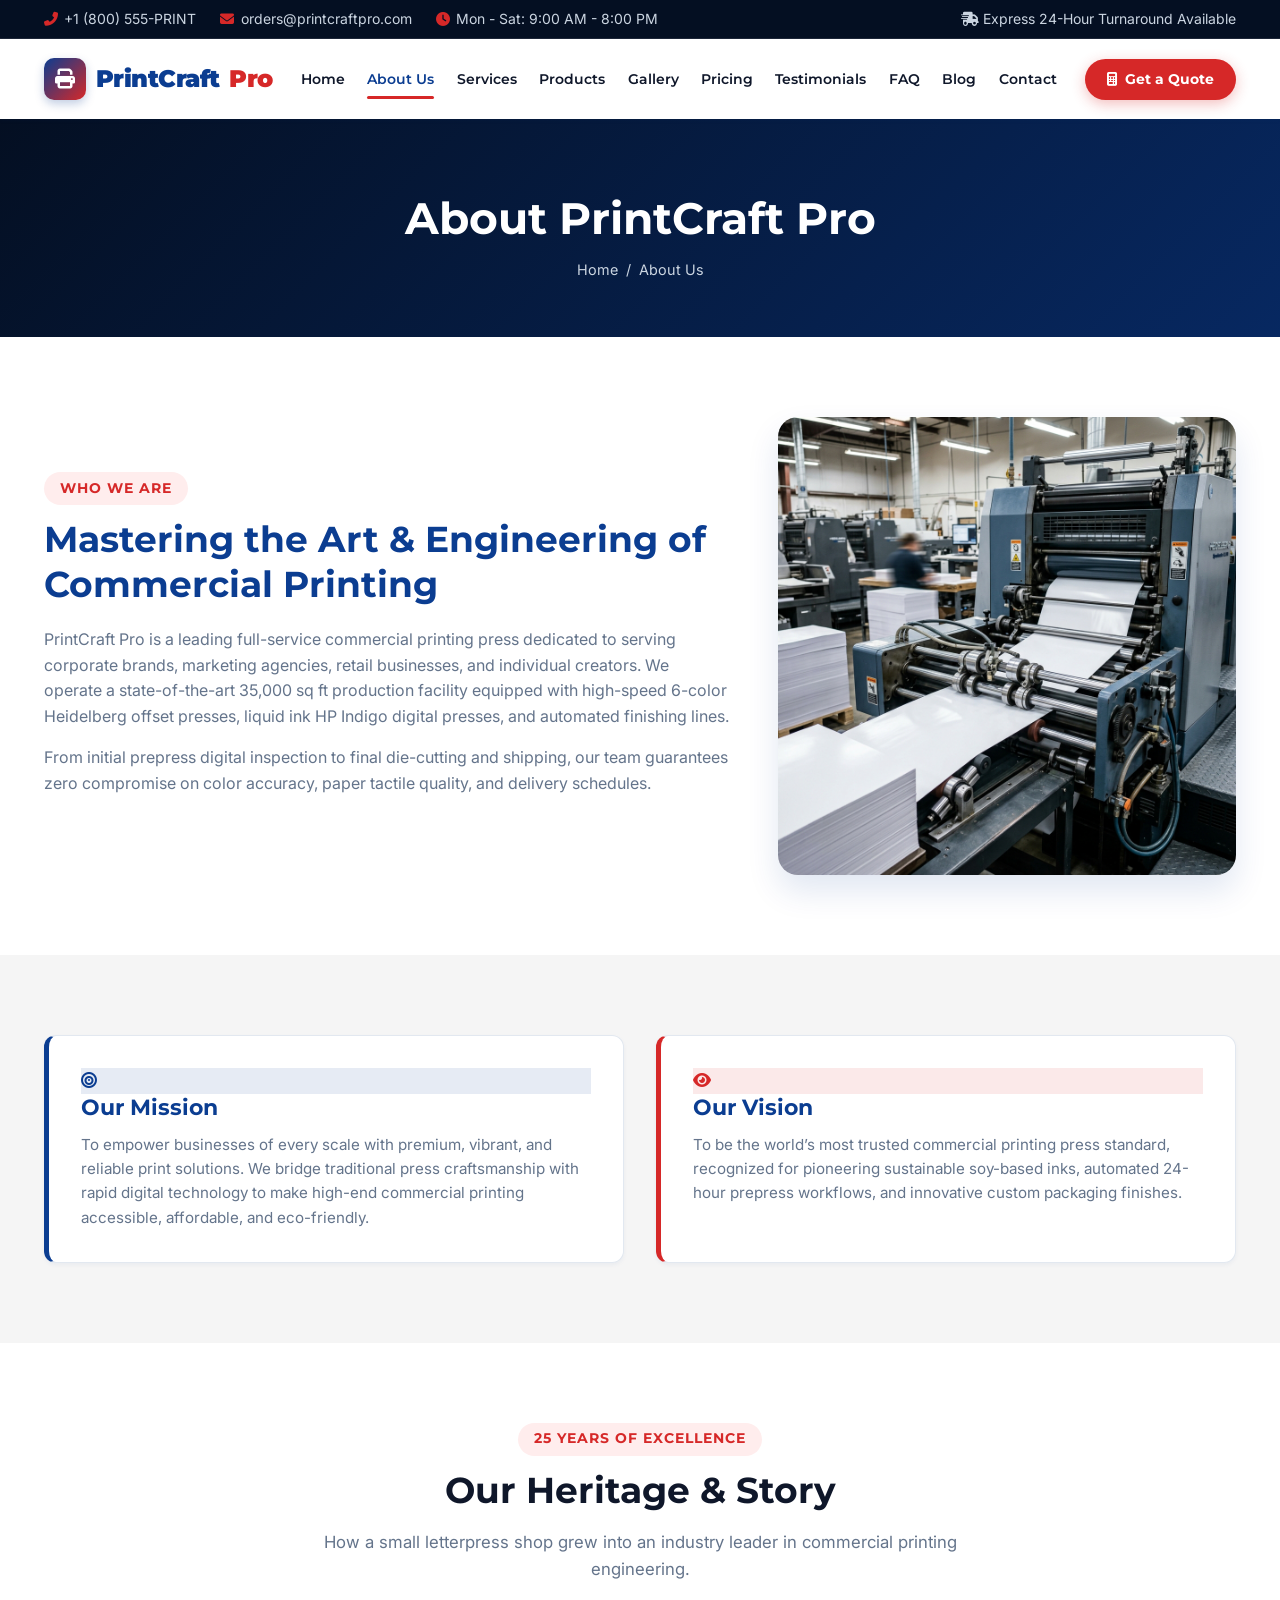
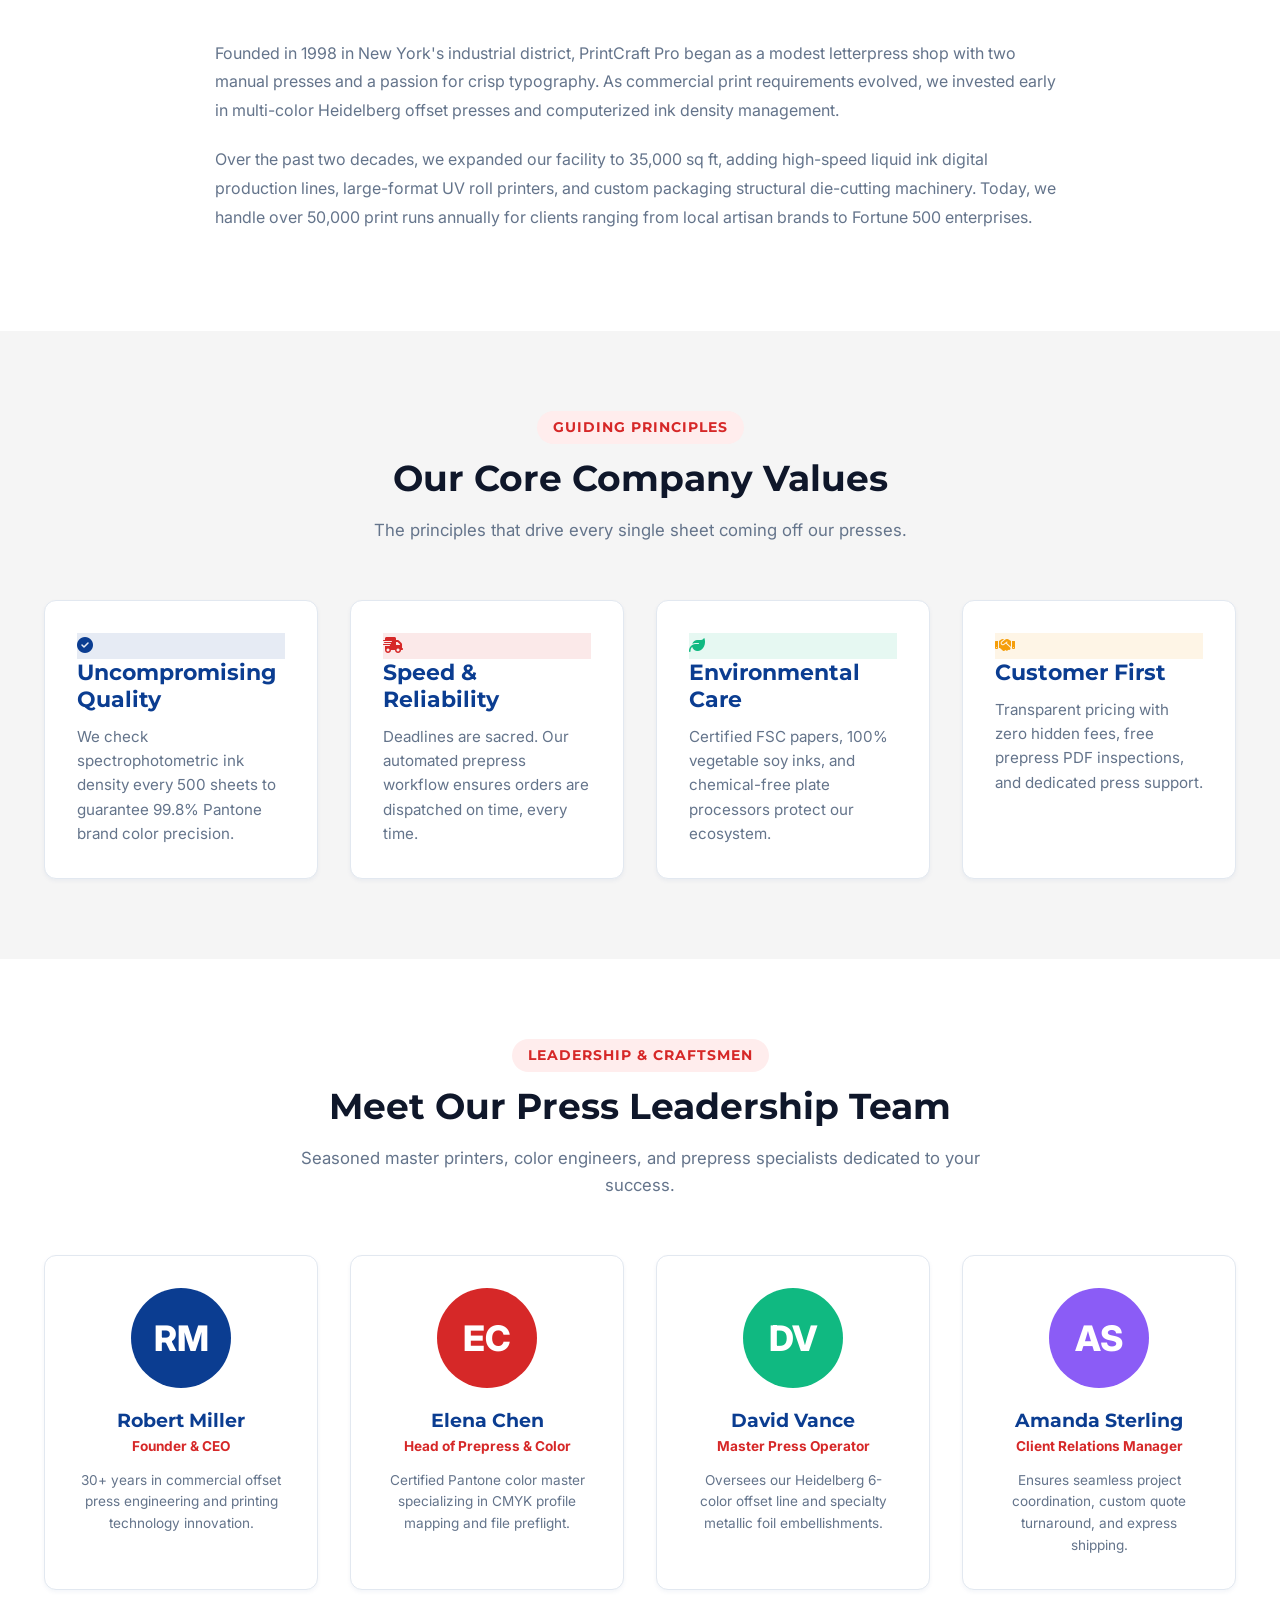
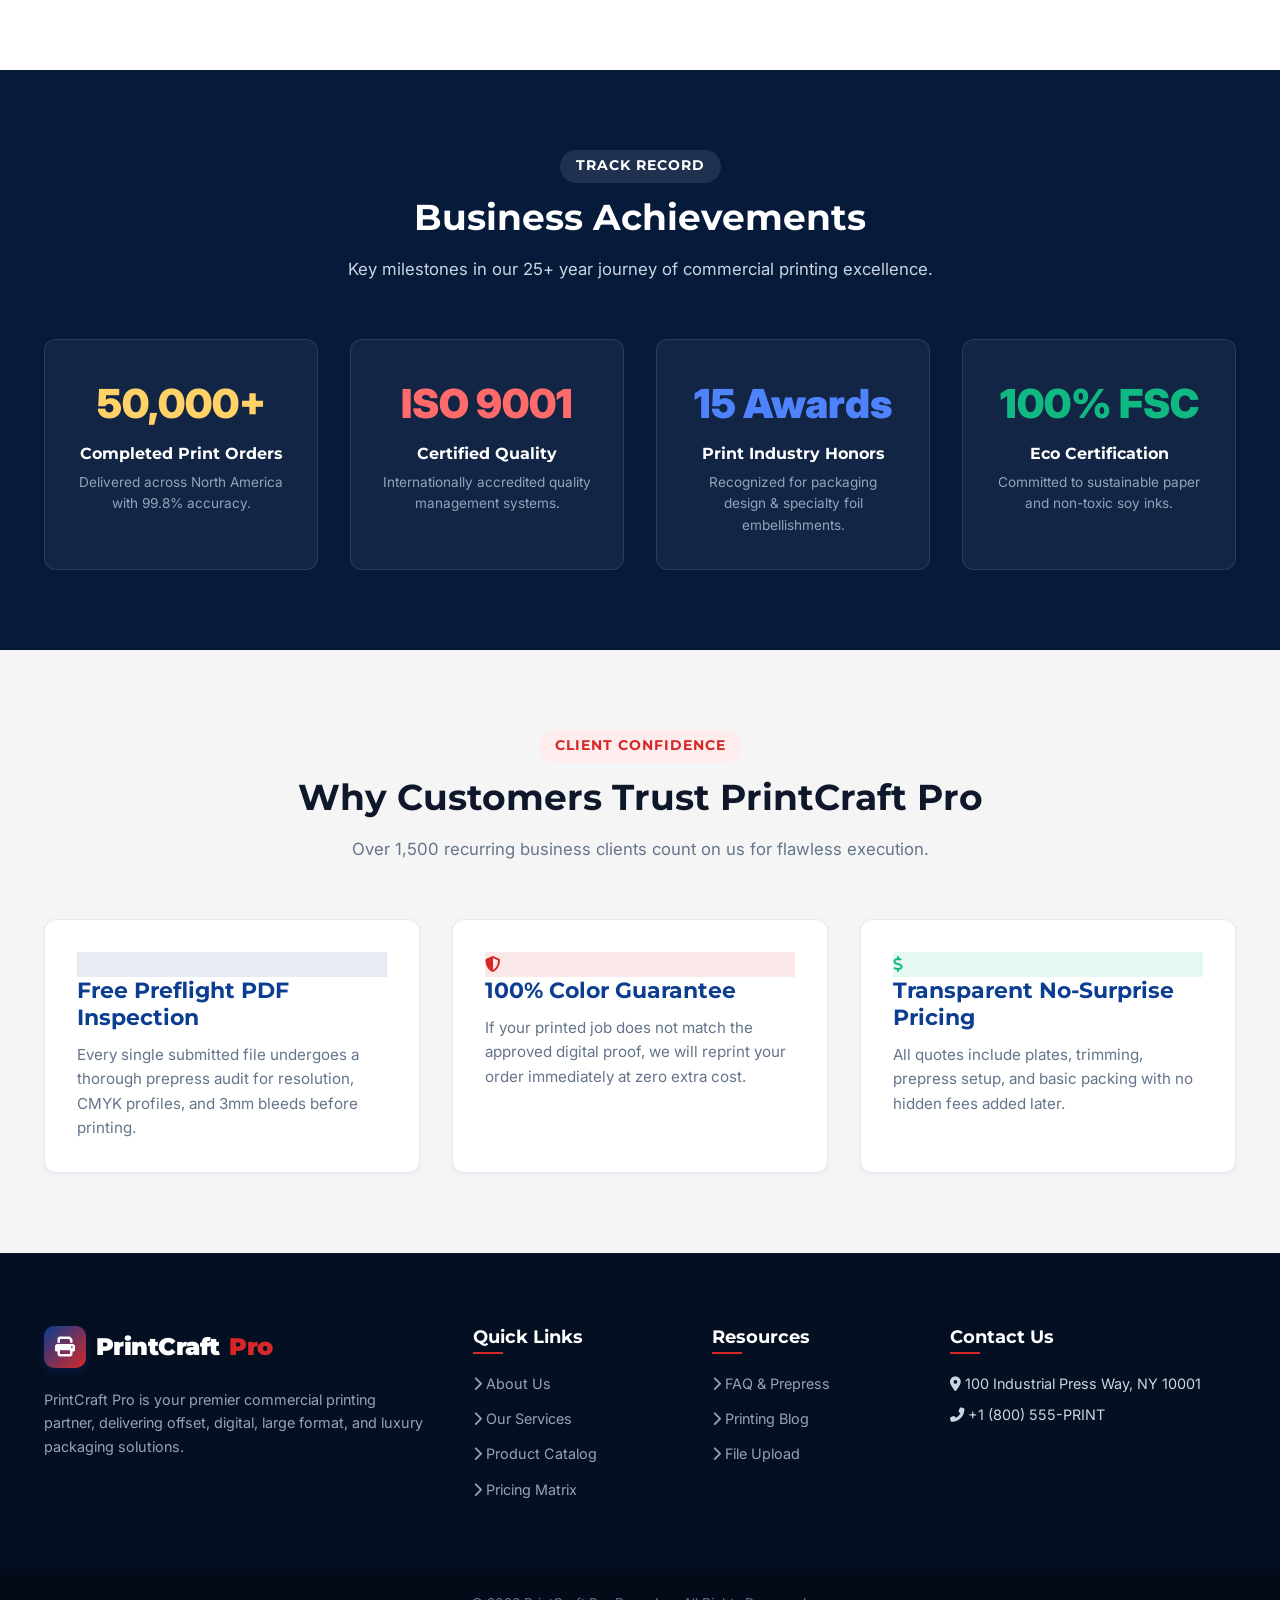
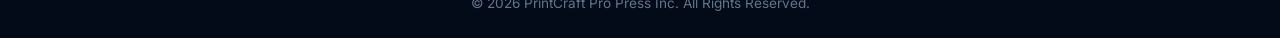
==== about.html @ fcd82d8d "Initial commit: Complete printing press website" ====
<!DOCTYPE html>
<html lang="en">
<head>
  <meta charset="UTF-8">
  <meta name="viewport" content="width=device-width, initial-scale=1.0">
  <meta name="description" content="About PrintCraft Pro - Learn about our mission, vision, 25+ years story, core company values, team of master printers, and business achievements.">
  <title>About Us | PrintCraft Pro Commercial Printing Press</title>
  <link rel="stylesheet" href="https://cdnjs.cloudflare.com/ajax/libs/font-awesome/6.4.0/css/all.min.css">
  <link rel="stylesheet" href="css/style.css">
</head>
<body>

  <!-- Top Bar -->
  <div class="top-bar">
    <div class="container top-bar-content">
      <div class="top-bar-info">
        <span><i class="fas fa-phone-alt"></i> +1 (800) 555-PRINT</span>
        <span><i class="fas fa-envelope"></i> orders@printcraftpro.com</span>
        <span><i class="fas fa-clock"></i> Mon - Sat: 9:00 AM - 8:00 PM</span>
      </div>
      <div class="top-bar-links">
        <span><i class="fas fa-truck-fast"></i> Express 24-Hour Turnaround Available</span>
      </div>
    </div>
  </div>

  <!-- Header Navbar -->
  <header class="header">
    <div class="container navbar">
      <a href="index.html" class="logo">
        <div class="logo-icon"><i class="fas fa-print"></i></div>
        PrintCraft <span>Pro</span>
      </a>

      <button class="hamburger" aria-label="Toggle menu">
        <i class="fas fa-bars"></i>
      </button>

      <nav class="nav-menu">
        <a href="index.html" class="nav-link">Home</a>
        <a href="about.html" class="nav-link active">About Us</a>
        <a href="services.html" class="nav-link">Services</a>
        <a href="products.html" class="nav-link">Products</a>
        <a href="gallery.html" class="nav-link">Gallery</a>
        <a href="pricing.html" class="nav-link">Pricing</a>
        <a href="testimonials.html" class="nav-link">Testimonials</a>
        <a href="faq.html" class="nav-link">FAQ</a>
        <a href="blog.html" class="nav-link">Blog</a>
        <a href="contact.html" class="nav-link">Contact</a>
      </nav>

      <div class="header-cta">
        <a href="pricing.html" class="btn btn-accent btn-sm"><i class="fas fa-calculator"></i> Get a Quote</a>
      </div>
    </div>
  </header>

  <!-- Page Banner -->
  <section class="page-banner">
    <div class="container">
      <h1>About PrintCraft Pro</h1>
      <div class="breadcrumbs">
        <a href="index.html">Home</a>
        <span>/</span>
        <span>About Us</span>
      </div>
    </div>
  </section>

  <!-- Company Introduction Section -->
  <section class="section-padding">
    <div class="container">
      <div class="hero-grid" style="align-items: center;">
        <div class="fade-in">
          <span class="sub-badge">Who We Are</span>
          <h2 style="font-size: 2.25rem; margin-bottom: 1.25rem; color: var(--primary);">Mastering the Art &amp; Engineering of Commercial Printing</h2>
          <p style="color: var(--text-muted); margin-bottom: 1rem;">PrintCraft Pro is a leading full-service commercial printing press dedicated to serving corporate brands, marketing agencies, retail businesses, and individual creators. We operate a state-of-the-art 35,000 sq ft production facility equipped with high-speed 6-color Heidelberg offset presses, liquid ink HP Indigo digital presses, and automated finishing lines.</p>
          <p style="color: var(--text-muted); margin-bottom: 1.5rem;">From initial prepress digital inspection to final die-cutting and shipping, our team guarantees zero compromise on color accuracy, paper tactile quality, and delivery schedules.</p>
        </div>

        <div class="fade-in">
          <img src="images/offset-printing.png" alt="Commercial Printing Machinery Floor" style="border-radius: var(--radius-lg); box-shadow: var(--shadow-lg);">
        </div>
      </div>
    </div>
  </section>

  <!-- Mission & Vision Section -->
  <section class="section-padding bg-light">
    <div class="container">
      <div class="grid-2" style="display: grid; grid-template-columns: repeat(auto-fit, minmax(320px, 1fr)); gap: 2rem;">
        <!-- Mission -->
        <div class="card fade-in" style="border-left: 5px solid var(--primary);">
          <div class="card-icon" style="background: rgba(11, 61, 145, 0.1); color: var(--primary);"><i class="fas fa-bullseye"></i></div>
          <h3>Our Mission</h3>
          <p>To empower businesses of every scale with premium, vibrant, and reliable print solutions. We bridge traditional press craftsmanship with rapid digital technology to make high-end commercial printing accessible, affordable, and eco-friendly.</p>
        </div>

        <!-- Vision -->
        <div class="card fade-in" style="border-left: 5px solid var(--accent);">
          <div class="card-icon" style="background: rgba(214, 40, 40, 0.1); color: var(--accent);"><i class="fas fa-eye"></i></div>
          <h3>Our Vision</h3>
          <p>To be the world’s most trusted commercial printing press standard, recognized for pioneering sustainable soy-based inks, automated 24-hour prepress workflows, and innovative custom packaging finishes.</p>
        </div>
      </div>
    </div>
  </section>

  <!-- Our Story Section -->
  <section class="section-padding">
    <div class="container">
      <div class="section-title-wrap">
        <span class="sub-badge">25 Years of Excellence</span>
        <h2 class="section-title">Our Heritage &amp; Story</h2>
        <p class="section-desc">How a small letterpress shop grew into an industry leader in commercial printing engineering.</p>
      </div>

      <div style="max-width: 850px; margin: 0 auto; color: var(--text-muted); line-height: 1.8;" class="fade-in">
        <p style="margin-bottom: 1.25rem;">Founded in 1998 in New York's industrial district, PrintCraft Pro began as a modest letterpress shop with two manual presses and a passion for crisp typography. As commercial print requirements evolved, we invested early in multi-color Heidelberg offset presses and computerized ink density management.</p>
        <p style="margin-bottom: 1.25rem;">Over the past two decades, we expanded our facility to 35,000 sq ft, adding high-speed liquid ink digital production lines, large-format UV roll printers, and custom packaging structural die-cutting machinery. Today, we handle over 50,000 print runs annually for clients ranging from local artisan brands to Fortune 500 enterprises.</p>
      </div>
    </div>
  </section>

  <!-- Company Values Section -->
  <section class="section-padding bg-light">
    <div class="container">
      <div class="section-title-wrap">
        <span class="sub-badge">Guiding Principles</span>
        <h2 class="section-title">Our Core Company Values</h2>
        <p class="section-desc">The principles that drive every single sheet coming off our presses.</p>
      </div>

      <div class="grid-4">
        <div class="card fade-in">
          <div class="card-icon" style="background: rgba(11, 61, 145, 0.1); color: var(--primary);"><i class="fas fa-check-circle"></i></div>
          <h3>Uncompromising Quality</h3>
          <p>We check spectrophotometric ink density every 500 sheets to guarantee 99.8% Pantone brand color precision.</p>
        </div>

        <div class="card fade-in">
          <div class="card-icon" style="background: rgba(214, 40, 40, 0.1); color: var(--accent);"><i class="fas fa-shipping-fast"></i></div>
          <h3>Speed &amp; Reliability</h3>
          <p>Deadlines are sacred. Our automated prepress workflow ensures orders are dispatched on time, every time.</p>
        </div>

        <div class="card fade-in">
          <div class="card-icon" style="background: rgba(16, 185, 129, 0.1); color: #10B981;"><i class="fas fa-leaf"></i></div>
          <h3>Environmental Care</h3>
          <p>Certified FSC papers, 100% vegetable soy inks, and chemical-free plate processors protect our ecosystem.</p>
        </div>

        <div class="card fade-in">
          <div class="card-icon" style="background: rgba(245, 158, 11, 0.1); color: #F59E0B;"><i class="fas fa-handshake"></i></div>
          <h3>Customer First</h3>
          <p>Transparent pricing with zero hidden fees, free prepress PDF inspections, and dedicated press support.</p>
        </div>
      </div>
    </div>
  </section>

  <!-- Team Section (Sample Members) -->
  <section class="section-padding">
    <div class="container">
      <div class="section-title-wrap">
        <span class="sub-badge">Leadership &amp; Craftsmen</span>
        <h2 class="section-title">Meet Our Press Leadership Team</h2>
        <p class="section-desc">Seasoned master printers, color engineers, and prepress specialists dedicated to your success.</p>
      </div>

      <div class="grid-4">
        <!-- Team 1 -->
        <div class="card fade-in" style="text-align: center;">
          <div style="width: 100px; height: 100px; border-radius: 50%; background: var(--primary); color: #FFF; font-size: 2.2rem; font-weight: 800; display: flex; align-items: center; justify-content: center; margin: 0 auto 1.25rem auto;">
            RM
          </div>
          <h3 style="font-size: 1.2rem; color: var(--primary); margin-bottom: 0.25rem;">Robert Miller</h3>
          <p style="color: var(--accent); font-weight: 700; font-size: 0.85rem; margin-bottom: 0.75rem;">Founder &amp; CEO</p>
          <p style="font-size: 0.85rem; color: var(--text-muted);">30+ years in commercial offset press engineering and printing technology innovation.</p>
        </div>

        <!-- Team 2 -->
        <div class="card fade-in" style="text-align: center;">
          <div style="width: 100px; height: 100px; border-radius: 50%; background: var(--accent); color: #FFF; font-size: 2.2rem; font-weight: 800; display: flex; align-items: center; justify-content: center; margin: 0 auto 1.25rem auto;">
            EC
          </div>
          <h3 style="font-size: 1.2rem; color: var(--primary); margin-bottom: 0.25rem;">Elena Chen</h3>
          <p style="color: var(--accent); font-weight: 700; font-size: 0.85rem; margin-bottom: 0.75rem;">Head of Prepress &amp; Color</p>
          <p style="font-size: 0.85rem; color: var(--text-muted);">Certified Pantone color master specializing in CMYK profile mapping and file preflight.</p>
        </div>

        <!-- Team 3 -->
        <div class="card fade-in" style="text-align: center;">
          <div style="width: 100px; height: 100px; border-radius: 50%; background: #10B981; color: #FFF; font-size: 2.2rem; font-weight: 800; display: flex; align-items: center; justify-content: center; margin: 0 auto 1.25rem auto;">
            DV
          </div>
          <h3 style="font-size: 1.2rem; color: var(--primary); margin-bottom: 0.25rem;">David Vance</h3>
          <p style="color: var(--accent); font-weight: 700; font-size: 0.85rem; margin-bottom: 0.75rem;">Master Press Operator</p>
          <p style="font-size: 0.85rem; color: var(--text-muted);">Oversees our Heidelberg 6-color offset line and specialty metallic foil embellishments.</p>
        </div>

        <!-- Team 4 -->
        <div class="card fade-in" style="text-align: center;">
          <div style="width: 100px; height: 100px; border-radius: 50%; background: #8B5CF6; color: #FFF; font-size: 2.2rem; font-weight: 800; display: flex; align-items: center; justify-content: center; margin: 0 auto 1.25rem auto;">
            AS
          </div>
          <h3 style="font-size: 1.2rem; color: var(--primary); margin-bottom: 0.25rem;">Amanda Sterling</h3>
          <p style="color: var(--accent); font-weight: 700; font-size: 0.85rem; margin-bottom: 0.75rem;">Client Relations Manager</p>
          <p style="font-size: 0.85rem; color: var(--text-muted);">Ensures seamless project coordination, custom quote turnaround, and express shipping.</p>
        </div>
      </div>
    </div>
  </section>

  <!-- Business Achievements Section -->
  <section class="section-padding bg-dark">
    <div class="container">
      <div class="section-title-wrap">
        <span class="sub-badge" style="background: rgba(255,255,255,0.1); color: #FFF;">Track Record</span>
        <h2 class="section-title" style="color: #FFF;">Business Achievements</h2>
        <p class="section-desc" style="color: #CBD5E1;">Key milestones in our 25+ year journey of commercial printing excellence.</p>
      </div>

      <div class="grid-4" style="text-align: center;">
        <div class="fade-in" style="background: rgba(255,255,255,0.05); padding: 2rem; border-radius: var(--radius-md); border: 1px solid rgba(255,255,255,0.1);">
          <div style="font-size: 2.5rem; color: #FFD166; font-weight: 900; margin-bottom: 0.5rem;">50,000+</div>
          <h4 style="color: #FFF; margin-bottom: 0.5rem;">Completed Print Orders</h4>
          <p style="font-size: 0.85rem; color: #94A3B8;">Delivered across North America with 99.8% accuracy.</p>
        </div>

        <div class="fade-in" style="background: rgba(255,255,255,0.05); padding: 2rem; border-radius: var(--radius-md); border: 1px solid rgba(255,255,255,0.1);">
          <div style="font-size: 2.5rem; color: #FF6B6B; font-weight: 900; margin-bottom: 0.5rem;">ISO 9001</div>
          <h4 style="color: #FFF; margin-bottom: 0.5rem;">Certified Quality</h4>
          <p style="font-size: 0.85rem; color: #94A3B8;">Internationally accredited quality management systems.</p>
        </div>

        <div class="fade-in" style="background: rgba(255,255,255,0.05); padding: 2rem; border-radius: var(--radius-md); border: 1px solid rgba(255,255,255,0.1);">
          <div style="font-size: 2.5rem; color: #4E83FD; font-weight: 900; margin-bottom: 0.5rem;">15 Awards</div>
          <h4 style="color: #FFF; margin-bottom: 0.5rem;">Print Industry Honors</h4>
          <p style="font-size: 0.85rem; color: #94A3B8;">Recognized for packaging design &amp; specialty foil embellishments.</p>
        </div>

        <div class="fade-in" style="background: rgba(255,255,255,0.05); padding: 2rem; border-radius: var(--radius-md); border: 1px solid rgba(255,255,255,0.1);">
          <div style="font-size: 2.5rem; color: #10B981; font-weight: 900; margin-bottom: 0.5rem;">100% FSC</div>
          <h4 style="color: #FFF; margin-bottom: 0.5rem;">Eco Certification</h4>
          <p style="font-size: 0.85rem; color: #94A3B8;">Committed to sustainable paper and non-toxic soy inks.</p>
        </div>
      </div>
    </div>
  </section>

  <!-- Why Customers Trust Us Section -->
  <section class="section-padding bg-light">
    <div class="container">
      <div class="section-title-wrap">
        <span class="sub-badge">Client Confidence</span>
        <h2 class="section-title">Why Customers Trust PrintCraft Pro</h2>
        <p class="section-desc">Over 1,500 recurring business clients count on us for flawless execution.</p>
      </div>

      <div class="grid-3">
        <div class="card fade-in">
          <div class="card-icon" style="background: rgba(11, 61, 145, 0.1); color: var(--primary);"><i class="fas fa-file-check"></i></div>
          <h3>Free Preflight PDF Inspection</h3>
          <p>Every single submitted file undergoes a thorough prepress audit for resolution, CMYK profiles, and 3mm bleeds before printing.</p>
        </div>

        <div class="card fade-in">
          <div class="card-icon" style="background: rgba(214, 40, 40, 0.1); color: var(--accent);"><i class="fas fa-shield-alt"></i></div>
          <h3>100% Color Guarantee</h3>
          <p>If your printed job does not match the approved digital proof, we will reprint your order immediately at zero extra cost.</p>
        </div>

        <div class="card fade-in">
          <div class="card-icon" style="background: rgba(16, 185, 129, 0.1); color: #10B981;"><i class="fas fa-dollar-sign"></i></div>
          <h3>Transparent No-Surprise Pricing</h3>
          <p>All quotes include plates, trimming, prepress setup, and basic packing with no hidden fees added later.</p>
        </div>
      </div>
    </div>
  </section>

  <!-- Footer -->
  <footer class="footer">
    <div class="container">
      <div class="footer-grid">
        <div class="footer-about">
          <a href="index.html" class="logo" style="color: #FFF;">
            <div class="logo-icon"><i class="fas fa-print"></i></div>
            PrintCraft <span>Pro</span>
          </a>
          <p>PrintCraft Pro is your premier commercial printing partner, delivering offset, digital, large format, and luxury packaging solutions.</p>
        </div>
        <div class="footer-col">
          <h4>Quick Links</h4>
          <ul class="footer-links">
            <li><a href="about.html"><i class="fas fa-chevron-right"></i> About Us</a></li>
            <li><a href="services.html"><i class="fas fa-chevron-right"></i> Our Services</a></li>
            <li><a href="products.html"><i class="fas fa-chevron-right"></i> Product Catalog</a></li>
            <li><a href="pricing.html"><i class="fas fa-chevron-right"></i> Pricing Matrix</a></li>
          </ul>
        </div>
        <div class="footer-col">
          <h4>Resources</h4>
          <ul class="footer-links">
            <li><a href="faq.html"><i class="fas fa-chevron-right"></i> FAQ & Prepress</a></li>
            <li><a href="blog.html"><i class="fas fa-chevron-right"></i> Printing Blog</a></li>
            <li><a href="contact.html"><i class="fas fa-chevron-right"></i> File Upload</a></li>
          </ul>
        </div>
        <div class="footer-col">
          <h4>Contact Us</h4>
          <p style="color: #CBD5E1;"><i class="fas fa-map-marker-alt"></i> 100 Industrial Press Way, NY 10001</p>
          <p style="color: #CBD5E1; margin-top: 0.5rem;"><i class="fas fa-phone-alt"></i> +1 (800) 555-PRINT</p>
        </div>
      </div>
    </div>
    <div class="footer-bottom">
      <div class="container">
        <p>&copy; 2026 PrintCraft Pro Press Inc. All Rights Reserved.</p>
      </div>
    </div>
  </footer>

  <button class="back-to-top" aria-label="Back to top"><i class="fas fa-arrow-up"></i></button>
  <script src="js/main.js"></script>
</body>
</html>
---- css/style.css ----
/* 
==========================================================================
  PrintCraft Pro - Master Design System & Stylesheet
==========================================================================
  Primary Color: Dark Blue (#0B3D91)
  Accent Color: Red (#D62828)
  Background Light: Off-White (#F5F5F5 / #F8FAFC)
  Text Main: Slate (#0F172A / #1E293B)
  Code Architecture: CSS3 Custom Properties, Responsive Grid, Utility Classes
==========================================================================
*/

@import url('https://fonts.googleapis.com/css2?family=Inter:wght@300;400;500;600;700&family=Montserrat:wght@500;600;700;800;900&display=swap');

:root {
  /* Color Palette Tokens */
  --primary: #0B3D91;
  --primary-dark: #072861;
  --primary-light: #1E50A2;
  --accent: #D62828;
  --accent-hover: #B71C1C;
  --accent-light: #FFEDED;
  
  --bg-light: #F5F5F5;
  --bg-card: #FFFFFF;
  --bg-dark: #061A3A;
  --bg-darker: #040F22;
  
  --text-main: #0F172A;
  --text-muted: #64748B;
  --text-light: #F8FAFC;
  --text-white: #FFFFFF;
  
  --border-color: #E2E8F0;
  --border-focus: #0B3D91;

  --success-bg: #D1FAE5;
  --success-text: #065F46;
  --success-border: #A7F3D0;
  
  /* Typography Tokens */
  --font-heading: 'Montserrat', -apple-system, BlinkMacSystemFont, sans-serif;
  --font-body: 'Inter', -apple-system, BlinkMacSystemFont, sans-serif;
  
  /* Elevation & Shadows */
  --shadow-sm: 0 2px 4px rgba(11, 61, 145, 0.05);
  --shadow-md: 0 8px 16px rgba(11, 61, 145, 0.08);
  --shadow-lg: 0 16px 32px rgba(11, 61, 145, 0.12);
  --shadow-hover: 0 20px 40px rgba(11, 61, 145, 0.18);

  /* Border Radius Tokens */
  --radius-sm: 6px;
  --radius-md: 12px;
  --radius-lg: 20px;
  --radius-pill: 50px;
  
  /* Transitions */
  --transition-fast: all 0.2s cubic-bezier(0.4, 0, 0.2, 1);
  --transition-normal: all 0.3s cubic-bezier(0.4, 0, 0.2, 1);
}

/* ==========================================================================
   Reset & Base Styles
   ========================================================================== */
*, *::before, *::after {
  box-sizing: border-box;
  margin: 0;
  padding: 0;
}

html {
  scroll-behavior: smooth;
  font-size: 16px;
}

body {
  font-family: var(--font-body);
  color: var(--text-main);
  background-color: #FFFFFF;
  line-height: 1.6;
  overflow-x: hidden;
  -webkit-font-smoothing: antialiased;
}

h1, h2, h3, h4, h5, h6 {
  font-family: var(--font-heading);
  color: var(--text-main);
  line-height: 1.25;
  font-weight: 700;
}

a {
  text-decoration: none;
  color: inherit;
  transition: var(--transition-fast);
}

img {
  max-width: 100%;
  height: auto;
  display: block;
}

ul {
  list-style: none;
}

/* ==========================================================================
   Layout Containers & Section Utilities
   ========================================================================== */
.container {
  width: 100%;
  max-width: 1240px;
  margin: 0 auto;
  padding: 0 1.5rem;
}

.section-padding {
  padding: 5rem 0;
}

.section-padding-sm {
  padding: 3.5rem 0;
}

.bg-light {
  background-color: var(--bg-light);
}

.bg-dark {
  background-color: var(--bg-dark);
  color: var(--text-light);
}

.bg-darker {
  background-color: var(--bg-darker);
  color: var(--text-light);
}

.text-center {
  text-align: center;
}

.text-white {
  color: var(--text-white) !important;
}

.text-muted {
  color: var(--text-muted) !important;
}

.text-accent {
  color: var(--accent) !important;
}

.text-primary {
  color: var(--primary) !important;
}

.mt-1 { margin-top: 0.5rem; }
.mt-2 { margin-top: 1rem; }
.mt-3 { margin-top: 1.5rem; }
.mt-4 { margin-top: 2rem; }
.mt-5 { margin-top: 3rem; }

.mb-1 { margin-bottom: 0.5rem; }
.mb-2 { margin-bottom: 1rem; }
.mb-3 { margin-bottom: 1.5rem; }
.mb-4 { margin-bottom: 2rem; }

.w-100 { width: 100%; }

/* ==========================================================================
   Top Header Bar
   ========================================================================== */
.top-bar {
  background-color: var(--bg-darker);
  color: #CBD5E1;
  font-size: 0.875rem;
  padding: 0.5rem 0;
  border-bottom: 1px solid rgba(255, 255, 255, 0.1);
}

.top-bar-content {
  display: flex;
  justify-content: space-between;
  align-items: center;
}

.top-bar-info {
  display: flex;
  gap: 1.5rem;
}

.top-bar-info span {
  display: inline-flex;
  align-items: center;
  gap: 0.4rem;
}

.top-bar-info i {
  color: var(--accent);
}

.top-bar-links {
  display: flex;
  gap: 1rem;
}

.top-bar-links a:hover {
  color: #FFFFFF;
}

/* ==========================================================================
   Sticky Header & Navbar
   ========================================================================== */
.header {
  position: sticky;
  top: 0;
  z-index: 1000;
  background-color: #FFFFFF;
  box-shadow: var(--shadow-sm);
  transition: var(--transition-normal);
}

.header.scrolled {
  box-shadow: var(--shadow-md);
  padding: 0.2rem 0;
}

.navbar {
  display: flex;
  justify-content: space-between;
  align-items: center;
  height: 80px;
}

.logo {
  display: flex;
  align-items: center;
  gap: 0.6rem;
  font-family: var(--font-heading);
  font-weight: 900;
  font-size: 1.5rem;
  color: var(--primary);
  letter-spacing: -0.5px;
}

.logo-icon {
  width: 42px;
  height: 42px;
  background: linear-gradient(135deg, var(--primary), var(--accent));
  color: #FFFFFF;
  border-radius: 10px;
  display: flex;
  align-items: center;
  justify-content: center;
  font-size: 1.25rem;
  box-shadow: 0 4px 10px rgba(11, 61, 145, 0.25);
}

.logo span {
  color: var(--accent);
}

.nav-menu {
  display: flex;
  align-items: center;
  gap: 1.4rem;
}

.nav-link {
  font-family: var(--font-heading);
  font-weight: 600;
  font-size: 0.9rem;
  color: var(--text-main);
  position: relative;
  padding: 0.5rem 0;
}

.nav-link::after {
  content: '';
  position: absolute;
  bottom: 0;
  left: 0;
  width: 0;
  height: 3px;
  background-color: var(--accent);
  border-radius: 2px;
  transition: var(--transition-fast);
}

.nav-link:hover, .nav-link.active {
  color: var(--primary);
}

.nav-link:hover::after, .nav-link.active::after {
  width: 100%;
}

.header-cta {
  display: flex;
  align-items: center;
  gap: 1rem;
}

.hamburger {
  display: none;
  cursor: pointer;
  background: none;
  border: none;
  font-size: 1.5rem;
  color: var(--primary);
  padding: 0.5rem;
}

/* ==========================================================================
   Buttons System
   ========================================================================== */
.btn {
  display: inline-flex;
  align-items: center;
  justify-content: center;
  gap: 0.5rem;
  padding: 0.75rem 1.75rem;
  font-family: var(--font-heading);
  font-weight: 700;
  font-size: 0.95rem;
  border-radius: var(--radius-pill);
  cursor: pointer;
  transition: var(--transition-fast);
  border: 2px solid transparent;
  outline: none;
  white-space: nowrap;
}

.btn-primary {
  background-color: var(--primary);
  color: #FFFFFF;
  box-shadow: 0 4px 14px rgba(11, 61, 145, 0.3);
}

.btn-primary:hover {
  background-color: var(--primary-dark);
  transform: translateY(-2px);
  box-shadow: 0 6px 20px rgba(11, 61, 145, 0.4);
}

.btn-accent {
  background-color: var(--accent);
  color: #FFFFFF;
  box-shadow: 0 4px 14px rgba(214, 40, 40, 0.3);
}

.btn-accent:hover {
  background-color: var(--accent-hover);
  transform: translateY(-2px);
  box-shadow: 0 6px 20px rgba(214, 40, 40, 0.4);
}

.btn-outline {
  background-color: transparent;
  border-color: var(--primary);
  color: var(--primary);
}

.btn-outline:hover {
  background-color: var(--primary);
  color: #FFFFFF;
  transform: translateY(-2px);
}

.btn-outline-white {
  background-color: transparent;
  border-color: #FFFFFF;
  color: #FFFFFF;
}

.btn-outline-white:hover {
  background-color: #FFFFFF;
  color: var(--primary);
  transform: translateY(-2px);
}

.btn-white {
  background-color: #FFFFFF;
  color: var(--primary);
  box-shadow: 0 4px 14px rgba(0, 0, 0, 0.15);
}

.btn-white:hover {
  background-color: var(--bg-light);
  transform: translateY(-2px);
}

.btn-sm {
  padding: 0.5rem 1.25rem;
  font-size: 0.85rem;
}

.btn-lg {
  padding: 1rem 2.25rem;
  font-size: 1.05rem;
}

/* ==========================================================================
   Section Title Wrap
   ========================================================================== */
.section-title-wrap {
  text-align: center;
  max-width: 700px;
  margin: 0 auto 3.5rem auto;
}

.sub-badge {
  display: inline-block;
  padding: 0.35rem 1rem;
  background-color: var(--accent-light);
  color: var(--accent);
  font-family: var(--font-heading);
  font-weight: 700;
  font-size: 0.85rem;
  border-radius: var(--radius-pill);
  text-transform: uppercase;
  letter-spacing: 1px;
  margin-bottom: 0.75rem;
}

.sub-badge-dark {
  background-color: rgba(255, 255, 255, 0.1);
  color: #FFFFFF;
}

.section-title {
  font-size: 2.25rem;
  margin-bottom: 1rem;
}

.section-desc {
  color: var(--text-muted);
  font-size: 1.05rem;
}

/* ==========================================================================
   Hero Section
   ========================================================================== */
.hero {
  position: relative;
  background: linear-gradient(135deg, rgba(6, 26, 58, 0.92) 0%, rgba(11, 61, 145, 0.88) 100%), url('../images/hero-print-press.png');
  background-size: cover;
  background-position: center;
  color: #FFFFFF;
  padding: 6rem 0;
  overflow: hidden;
}

.hero-grid {
  display: grid;
  grid-template-columns: 1.2fr 0.8fr;
  gap: 3rem;
  align-items: center;
}

.hero-content h1 {
  font-size: 3.25rem;
  color: #FFFFFF;
  margin-bottom: 1.25rem;
  line-height: 1.15;
}

.hero-content h1 span {
  color: #FF6B6B;
  background: linear-gradient(120deg, #FF6B6B, #FFD166);
  -webkit-background-clip: text;
  -webkit-text-fill-color: transparent;
}

.hero-subtitle {
  font-size: 1.2rem;
  color: #E2E8F0;
  margin-bottom: 2rem;
  max-width: 600px;
  line-height: 1.6;
}

.hero-actions {
  display: flex;
  gap: 1.25rem;
  flex-wrap: wrap;
  margin-bottom: 3rem;
}

.hero-features {
  display: flex;
  gap: 2rem;
  border-top: 1px solid rgba(255, 255, 255, 0.15);
  padding-top: 2rem;
}

.hero-feature-item {
  display: flex;
  align-items: center;
  gap: 0.75rem;
}

.hero-feature-icon {
  width: 44px;
  height: 44px;
  background: rgba(255, 255, 255, 0.15);
  backdrop-filter: blur(10px);
  border-radius: 50%;
  display: flex;
  align-items: center;
  justify-content: center;
  color: #FFD166;
  font-size: 1.2rem;
}

.hero-feature-text h4 {
  color: #FFFFFF;
  font-size: 0.95rem;
}

.hero-feature-text p {
  color: #94A3B8;
  font-size: 0.8rem;
}

.hero-card-preview {
  position: relative;
  border-radius: var(--radius-lg);
  overflow: hidden;
  box-shadow: 0 25px 50px -12px rgba(0, 0, 0, 0.5);
  border: 4px solid rgba(255, 255, 255, 0.2);
}

.hero-card-preview img {
  width: 100%;
  height: 420px;
  object-fit: cover;
}

.floating-badge {
  position: absolute;
  bottom: 20px;
  left: 20px;
  background: rgba(255, 255, 255, 0.95);
  backdrop-filter: blur(10px);
  color: var(--text-main);
  padding: 1rem 1.5rem;
  border-radius: var(--radius-md);
  box-shadow: var(--shadow-lg);
  display: flex;
  align-items: center;
  gap: 1rem;
}

.badge-icon {
  font-size: 2rem;
  color: var(--accent);
}

.badge-info h5 {
  font-size: 1.1rem;
  font-weight: 800;
  color: var(--primary);
}

.badge-info p {
  font-size: 0.85rem;
  color: var(--text-muted);
}

/* ==========================================================================
   Grids & Cards
   ========================================================================== */
.grid-2 {
  display: grid;
  grid-template-columns: repeat(auto-fit, minmax(340px, 1fr));
  gap: 2rem;
}

.grid-3 {
  display: grid;
  grid-template-columns: repeat(auto-fit, minmax(320px, 1fr));
  gap: 2rem;
}

.grid-4 {
  display: grid;
  grid-template-columns: repeat(auto-fit, minmax(260px, 1fr));
  gap: 2rem;
}

.card {
  background: var(--bg-card);
  border-radius: var(--radius-md);
  padding: 2rem;
  box-shadow: var(--shadow-sm);
  border: 1px solid var(--border-color);
  transition: var(--transition-normal);
  position: relative;
  overflow: hidden;
}

.card:hover {
  transform: translateY(-8px);
  box-shadow: var(--shadow-hover);
  border-color: var(--primary-light);
}

.feature-card .card-icon {
  width: 64px;
  height: 64px;
  background: var(--accent-light);
  color: var(--accent);
  border-radius: var(--radius-md);
  display: flex;
  align-items: center;
  justify-content: center;
  font-size: 1.75rem;
  margin-bottom: 1.5rem;
  transition: var(--transition-normal);
}

.feature-card:hover .card-icon {
  background: var(--primary);
  color: #FFFFFF;
  transform: scale(1.08) rotate(3deg);
}

.card h3 {
  font-size: 1.35rem;
  margin-bottom: 0.75rem;
  color: var(--primary);
}

.card p {
  color: var(--text-muted);
  font-size: 0.95rem;
  line-height: 1.6;
}

/* ==========================================================================
   Product Cards
   ========================================================================== */
.product-card {
  border-radius: var(--radius-md);
  overflow: hidden;
  background: var(--bg-card);
  border: 1px solid var(--border-color);
  box-shadow: var(--shadow-sm);
  transition: var(--transition-normal);
}

.product-card:hover {
  transform: translateY(-8px);
  box-shadow: var(--shadow-hover);
}

.product-img {
  position: relative;
  height: 220px;
  overflow: hidden;
}

.product-img img {
  width: 100%;
  height: 100%;
  object-fit: cover;
  transition: var(--transition-normal);
}

.product-card:hover .product-img img {
  transform: scale(1.08);
}

.product-tag {
  position: absolute;
  top: 15px;
  right: 15px;
  background: var(--accent);
  color: #FFFFFF;
  font-size: 0.75rem;
  font-weight: 700;
  padding: 0.25rem 0.75rem;
  border-radius: var(--radius-pill);
  text-transform: uppercase;
}

.product-body {
  padding: 1.5rem;
}

.product-body h3 {
  font-size: 1.25rem;
  margin-bottom: 0.5rem;
  color: var(--primary);
}

.product-body p {
  font-size: 0.9rem;
  color: var(--text-muted);
  margin-bottom: 1.25rem;
}

.product-meta {
  display: flex;
  justify-content: space-between;
  align-items: center;
  padding-top: 1rem;
  border-top: 1px solid var(--border-color);
}

.product-price {
  font-family: var(--font-heading);
  font-weight: 800;
  color: var(--primary);
  font-size: 1.1rem;
}

.product-price small {
  font-size: 0.8rem;
  color: var(--text-muted);
  font-weight: 400;
}

/* ==========================================================================
   Workflow Steps
   ========================================================================== */
.workflow-grid {
  display: grid;
  grid-template-columns: repeat(auto-fit, minmax(220px, 1fr));
  gap: 1.5rem;
  position: relative;
}

.step-card {
  text-align: center;
  padding: 2.5rem 1.5rem;
  background: var(--bg-card);
  border-radius: var(--radius-md);
  border: 1px solid var(--border-color);
  box-shadow: var(--shadow-sm);
  position: relative;
}

.step-number {
  width: 50px;
  height: 50px;
  background: var(--primary);
  color: #FFFFFF;
  border-radius: 50%;
  font-family: var(--font-heading);
  font-weight: 800;
  font-size: 1.25rem;
  display: flex;
  align-items: center;
  justify-content: center;
  margin: 0 auto 1.5rem auto;
  box-shadow: 0 4px 12px rgba(11, 61, 145, 0.3);
}

.step-card h4 {
  font-size: 1.2rem;
  margin-bottom: 0.75rem;
  color: var(--primary);
}

.step-card p {
  font-size: 0.9rem;
  color: var(--text-muted);
}

/* ==========================================================================
   Pricing Cards & Instant Calculator
   ========================================================================== */
.pricing-card {
  background: var(--bg-card);
  border-radius: var(--radius-lg);
  padding: 2.5rem;
  border: 1px solid var(--border-color);
  box-shadow: var(--shadow-sm);
  transition: var(--transition-normal);
  position: relative;
}

.pricing-card.featured {
  border: 2px solid var(--primary);
  transform: scale(1.03);
  box-shadow: var(--shadow-lg);
}

.featured-badge {
  position: absolute;
  top: -15px;
  left: 50%;
  transform: translateX(-50%);
  background: var(--accent);
  color: #FFFFFF;
  font-size: 0.8rem;
  font-weight: 700;
  padding: 0.3rem 1.2rem;
  border-radius: var(--radius-pill);
  text-transform: uppercase;
}

.pricing-header h3 {
  font-size: 1.5rem;
  margin-bottom: 0.5rem;
}

.pricing-price {
  font-size: 2.5rem;
  font-family: var(--font-heading);
  font-weight: 900;
  color: var(--primary);
  margin: 1.5rem 0;
}

.pricing-price span {
  font-size: 1rem;
  color: var(--text-muted);
  font-weight: 500;
}

.pricing-features {
  margin-bottom: 2rem;
}

.pricing-features li {
  display: flex;
  align-items: center;
  gap: 0.75rem;
  margin-bottom: 0.75rem;
  color: var(--text-main);
  font-size: 0.95rem;
}

.pricing-features i {
  color: #10B981;
}

.calculator-box {
  background: var(--bg-card);
  border-radius: var(--radius-lg);
  padding: 2.5rem;
  box-shadow: var(--shadow-lg);
  border: 1px solid var(--border-color);
}

.calc-grid {
  display: grid;
  grid-template-columns: 1fr 1fr;
  gap: 1.5rem;
}

.form-group {
  margin-bottom: 1.25rem;
}

.form-group label {
  display: block;
  font-family: var(--font-heading);
  font-weight: 600;
  font-size: 0.9rem;
  margin-bottom: 0.5rem;
  color: var(--text-main);
}

.form-control {
  width: 100%;
  padding: 0.85rem 1.2rem;
  border: 1.5px solid var(--border-color);
  border-radius: var(--radius-sm);
  font-family: var(--font-body);
  font-size: 0.95rem;
  transition: var(--transition-fast);
  background-color: #FFFFFF;
}

.form-control:focus {
  outline: none;
  border-color: var(--primary);
  box-shadow: 0 0 0 4px rgba(11, 61, 145, 0.1);
}

.calc-result-box {
  background: linear-gradient(135deg, var(--primary), var(--primary-dark));
  color: #FFFFFF;
  border-radius: var(--radius-md);
  padding: 2rem;
  display: flex;
  flex-direction: column;
  justify-content: space-between;
  text-align: center;
}

.calc-total-label {
  font-size: 0.9rem;
  text-transform: uppercase;
  letter-spacing: 1px;
  color: #94A3B8;
}

.calc-total-amount {
  font-family: var(--font-heading);
  font-weight: 900;
  font-size: 3rem;
  color: #FFFFFF;
  margin: 1rem 0;
}

/* ==========================================================================
   Gallery & Lightbox
   ========================================================================== */
.gallery-filters {
  display: flex;
  justify-content: center;
  gap: 0.75rem;
  flex-wrap: wrap;
  margin-bottom: 3rem;
}

.filter-btn {
  padding: 0.6rem 1.5rem;
  background: var(--bg-light);
  border: 1px solid var(--border-color);
  border-radius: var(--radius-pill);
  font-family: var(--font-heading);
  font-weight: 600;
  font-size: 0.9rem;
  cursor: pointer;
  transition: var(--transition-fast);
}

.filter-btn:hover, .filter-btn.active {
  background: var(--primary);
  color: #FFFFFF;
  border-color: var(--primary);
}

.gallery-grid {
  display: grid;
  grid-template-columns: repeat(auto-fill, minmax(300px, 1fr));
  gap: 1.5rem;
}

.gallery-item {
  position: relative;
  border-radius: var(--radius-md);
  overflow: hidden;
  height: 260px;
  cursor: pointer;
  box-shadow: var(--shadow-sm);
}

.gallery-item img {
  width: 100%;
  height: 100%;
  object-fit: cover;
  transition: var(--transition-normal);
}

.gallery-overlay {
  position: absolute;
  inset: 0;
  background: linear-gradient(to top, rgba(6, 26, 58, 0.9), rgba(6, 26, 58, 0.2));
  opacity: 0;
  display: flex;
  flex-direction: column;
  justify-content: flex-end;
  padding: 1.5rem;
  transition: var(--transition-normal);
  color: #FFFFFF;
}

.gallery-item:hover img {
  transform: scale(1.1);
}

.gallery-item:hover .gallery-overlay {
  opacity: 1;
}

.gallery-overlay h4 {
  color: #FFFFFF;
  font-size: 1.15rem;
  margin-bottom: 0.25rem;
}

.gallery-overlay p {
  color: #CBD5E1;
  font-size: 0.85rem;
}

.modal-overlay {
  position: fixed;
  inset: 0;
  background: rgba(4, 15, 34, 0.85);
  backdrop-filter: blur(8px);
  z-index: 2000;
  display: none;
  align-items: center;
  justify-content: center;
  padding: 2rem;
  opacity: 0;
  transition: opacity 0.3s ease;
}

.modal-overlay.active {
  display: flex;
  opacity: 1;
}

.modal-content {
  background: #FFFFFF;
  border-radius: var(--radius-lg);
  max-width: 800px;
  width: 100%;
  overflow: hidden;
  position: relative;
  box-shadow: 0 25px 50px -12px rgba(0, 0, 0, 0.5);
  animation: modalPop 0.3s ease-out;
}

@keyframes modalPop {
  from { transform: scale(0.9); opacity: 0; }
  to { transform: scale(1); opacity: 1; }
}

.modal-close {
  position: absolute;
  top: 15px;
  right: 15px;
  width: 36px;
  height: 36px;
  background: rgba(0, 0, 0, 0.5);
  color: #FFFFFF;
  border-radius: 50%;
  display: flex;
  align-items: center;
  justify-content: center;
  cursor: pointer;
  border: none;
  font-size: 1.2rem;
  z-index: 10;
  transition: var(--transition-fast);
}

.modal-close:hover {
  background: var(--accent);
}

/* ==========================================================================
   FAQ Accordion
   ========================================================================== */
.faq-search-wrap {
  max-width: 600px;
  margin: 0 auto 3rem auto;
}

.faq-container {
  max-width: 850px;
  margin: 0 auto;
}

.faq-item {
  background: var(--bg-card);
  border: 1px solid var(--border-color);
  border-radius: var(--radius-md);
  margin-bottom: 1rem;
  overflow: hidden;
  transition: var(--transition-fast);
}

.faq-header {
  padding: 1.25rem 1.5rem;
  display: flex;
  justify-content: space-between;
  align-items: center;
  cursor: pointer;
  font-family: var(--font-heading);
  font-weight: 700;
  font-size: 1.05rem;
  color: var(--primary);
  user-select: none;
}

.faq-header i {
  transition: transform 0.3s ease;
  color: var(--accent);
}

.faq-item.active .faq-header i {
  transform: rotate(180deg);
}

.faq-body {
  max-height: 0;
  overflow: hidden;
  transition: max-height 0.3s cubic-bezier(0, 1, 0, 1);
  padding: 0 1.5rem;
  color: var(--text-muted);
  font-size: 0.95rem;
  line-height: 1.7;
}

.faq-item.active .faq-body {
  max-height: 1000px;
  padding: 0 1.5rem 1.5rem 1.5rem;
  transition: max-height 0.5s ease-in-out;
}

/* ==========================================================================
   Testimonial Cards & User Avatars
   ========================================================================== */
.testimonial-card {
  background: var(--bg-card);
  border-radius: var(--radius-lg);
  padding: 2rem;
  border: 1px solid var(--border-color);
  box-shadow: var(--shadow-sm);
  display: flex;
  flex-direction: column;
  justify-content: space-between;
  height: 100%;
}

.stars {
  color: #F59E0B;
  font-size: 1.1rem;
  margin-bottom: 1rem;
}

.testimonial-text {
  font-size: 0.95rem;
  color: var(--text-main);
  font-style: italic;
  margin-bottom: 1.5rem;
  line-height: 1.6;
}

.testimonial-user {
  display: flex;
  align-items: center;
  gap: 1rem;
}

.user-avatar {
  width: 50px;
  height: 50px;
  border-radius: 50%;
  background: var(--primary-light);
  color: #FFFFFF;
  display: flex;
  align-items: center;
  justify-content: center;
  font-weight: 700;
  font-size: 1.1rem;
}

.user-details h5 {
  font-size: 1rem;
  color: var(--primary);
}

.user-details span {
  font-size: 0.8rem;
  color: var(--text-muted);
}

/* ==========================================================================
   Blog Cards
   ========================================================================== */
.blog-card {
  background: var(--bg-card);
  border-radius: var(--radius-md);
  border: 1px solid var(--border-color);
  overflow: hidden;
  box-shadow: var(--shadow-sm);
  transition: var(--transition-normal);
  display: flex;
  flex-direction: column;
}

.blog-card:hover {
  transform: translateY(-8px);
  box-shadow: var(--shadow-hover);
}

.blog-img {
  height: 200px;
  overflow: hidden;
  position: relative;
}

.blog-img img {
  width: 100%;
  height: 100%;
  object-fit: cover;
}

.blog-category {
  position: absolute;
  bottom: 15px;
  left: 15px;
  background: var(--primary);
  color: #FFFFFF;
  font-size: 0.75rem;
  font-weight: 700;
  padding: 0.25rem 0.75rem;
  border-radius: var(--radius-pill);
}

.blog-content {
  padding: 1.5rem;
  display: flex;
  flex-direction: column;
  flex-grow: 1;
}

.blog-date {
  font-size: 0.8rem;
  color: var(--text-muted);
  margin-bottom: 0.5rem;
}

.blog-title {
  font-size: 1.2rem;
  margin-bottom: 0.75rem;
  color: var(--primary);
}

.blog-title:hover {
  color: var(--accent);
}

.blog-excerpt {
  font-size: 0.9rem;
  color: var(--text-muted);
  margin-bottom: 1.25rem;
  flex-grow: 1;
}

/* ==========================================================================
   Contact Page Layout & Dropzone
   ========================================================================== */
.contact-grid {
  display: grid;
  grid-template-columns: 1fr 1.5fr;
  gap: 3rem;
}

.contact-info-box {
  background: var(--bg-dark);
  color: #FFFFFF;
  border-radius: var(--radius-lg);
  padding: 3rem 2rem;
  display: flex;
  flex-direction: column;
  justify-content: space-between;
}

.info-item {
  display: flex;
  align-items: flex-start;
  gap: 1.25rem;
  margin-bottom: 2rem;
}

.info-icon {
  width: 48px;
  height: 48px;
  background: rgba(255, 255, 255, 0.1);
  color: var(--accent);
  border-radius: var(--radius-md);
  display: flex;
  align-items: center;
  justify-content: center;
  font-size: 1.35rem;
  flex-shrink: 0;
}

.info-text h4 {
  color: #FFFFFF;
  font-size: 1.05rem;
  margin-bottom: 0.35rem;
}

.info-text p {
  color: #CBD5E1;
  font-size: 0.9rem;
}

.dropzone {
  border: 2px dashed var(--border-color);
  border-radius: var(--radius-md);
  padding: 2rem;
  text-align: center;
  cursor: pointer;
  transition: var(--transition-fast);
  background: var(--bg-light);
}

.dropzone:hover, .dropzone.dragover {
  border-color: var(--primary);
  background: rgba(11, 61, 145, 0.05);
}

.dropzone i {
  font-size: 2.5rem;
  color: var(--primary);
  margin-bottom: 0.5rem;
}

/* ==========================================================================
   Page Banner
   ========================================================================== */
.page-banner {
  background: linear-gradient(135deg, var(--bg-darker), var(--primary-dark));
  color: #FFFFFF;
  padding: 4.5rem 0 3.5rem 0;
  text-align: center;
}

.page-banner h1 {
  color: #FFFFFF;
  font-size: 2.75rem;
  margin-bottom: 0.75rem;
}

.breadcrumbs {
  display: flex;
  justify-content: center;
  gap: 0.5rem;
  font-size: 0.9rem;
  color: #CBD5E1;
}

.breadcrumbs a:hover {
  color: #FFFFFF;
}

/* ==========================================================================
   Footer
   ========================================================================== */
.footer {
  background-color: var(--bg-darker);
  color: #94A3B8;
  padding-top: 4.5rem;
  font-size: 0.9rem;
  border-top: 1px solid rgba(255, 255, 255, 0.05);
}

.footer-grid {
  display: grid;
  grid-template-columns: 2fr 1fr 1fr 1.5fr;
  gap: 3rem;
  margin-bottom: 3.5rem;
}

.footer-about p {
  margin: 1.25rem 0 1.5rem 0;
  color: #94A3B8;
  line-height: 1.6;
}

.social-links {
  display: flex;
  gap: 0.75rem;
}

.social-icon {
  width: 38px;
  height: 38px;
  background: rgba(255, 255, 255, 0.08);
  color: #FFFFFF;
  border-radius: 50%;
  display: flex;
  align-items: center;
  justify-content: center;
  transition: var(--transition-fast);
}

.social-icon:hover {
  background: var(--accent);
  transform: translateY(-3px);
}

.footer-col h4 {
  color: #FFFFFF;
  font-size: 1.1rem;
  margin-bottom: 1.5rem;
  position: relative;
}

.footer-col h4::after {
  content: '';
  position: absolute;
  bottom: -6px;
  left: 0;
  width: 30px;
  height: 2px;
  background-color: var(--accent);
}

.footer-links li {
  margin-bottom: 0.75rem;
}

.footer-links a {
  color: #94A3B8;
}

.footer-links a:hover {
  color: #FFFFFF;
  padding-left: 5px;
}

.footer-contact-info p {
  color: #CBD5E1;
  margin-bottom: 0.5rem;
}

.newsletter-form {
  display: flex;
  gap: 0.5rem;
  margin-top: 1rem;
}

.newsletter-form input {
  padding: 0.75rem 1rem;
  border-radius: var(--radius-pill);
  border: 1px solid rgba(255, 255, 255, 0.15);
  background: rgba(255, 255, 255, 0.05);
  color: #FFFFFF;
  width: 100%;
  font-size: 0.85rem;
}

.newsletter-form input:focus {
  outline: none;
  border-color: var(--accent);
}

.footer-bottom {
  background: rgba(0, 0, 0, 0.3);
  padding: 1.5rem 0;
  text-align: center;
  color: #64748B;
  font-size: 0.85rem;
}

/* ==========================================================================
   Back to Top Button
   ========================================================================== */
.back-to-top {
  position: fixed;
  bottom: 30px;
  right: 30px;
  width: 45px;
  height: 45px;
  background: var(--accent);
  color: #FFFFFF;
  border-radius: 50%;
  display: flex;
  align-items: center;
  justify-content: center;
  font-size: 1.2rem;
  cursor: pointer;
  opacity: 0;
  visibility: hidden;
  transition: var(--transition-normal);
  z-index: 999;
  border: none;
  box-shadow: 0 4px 14px rgba(214, 40, 40, 0.4);
}

.back-to-top.visible {
  opacity: 1;
  visibility: visible;
}

.back-to-top:hover {
  background: var(--accent-hover);
  transform: translateY(-4px);
}

/* ==========================================================================
   Scroll Animations
   ========================================================================== */
.fade-in {
  opacity: 0;
  transform: translateY(20px);
  transition: opacity 0.6s ease-out, transform 0.6s ease-out;
}

.fade-in.visible {
  opacity: 1;
  transform: translateY(0);
}

/* ==========================================================================
   Responsive Breakpoints
   ========================================================================== */
@media (max-width: 1024px) {
  .hero-grid {
    grid-template-columns: 1fr;
    text-align: center;
  }

  .hero-content h1 {
    font-size: 2.75rem;
  }

  .hero-subtitle {
    margin: 0 auto 2rem auto;
  }

  .hero-actions {
    justify-content: center;
  }

  .hero-features {
    justify-content: center;
  }

  .hero-card-preview {
    display: none;
  }

  .footer-grid {
    grid-template-columns: 1fr 1fr;
  }

  .calc-grid {
    grid-template-columns: 1fr;
  }

  .contact-grid {
    grid-template-columns: 1fr;
  }
}

@media (max-width: 768px) {
  .top-bar-info span:nth-child(2) {
    display: none;
  }

  .nav-menu {
    position: fixed;
    top: 80px;
    left: -100%;
    width: 100%;
    height: calc(100vh - 80px);
    background-color: #FFFFFF;
    flex-direction: column;
    padding: 2.5rem;
    gap: 1.5rem;
    transition: left 0.3s ease;
    box-shadow: var(--shadow-lg);
  }

  .nav-menu.active {
    left: 0;
  }

  .hamburger {
    display: block;
  }

  .header-cta .btn {
    display: none;
  }

  .section-title {
    font-size: 1.85rem;
  }

  .hero-content h1 {
    font-size: 2.25rem;
  }

  .footer-grid {
    grid-template-columns: 1fr;
  }
}
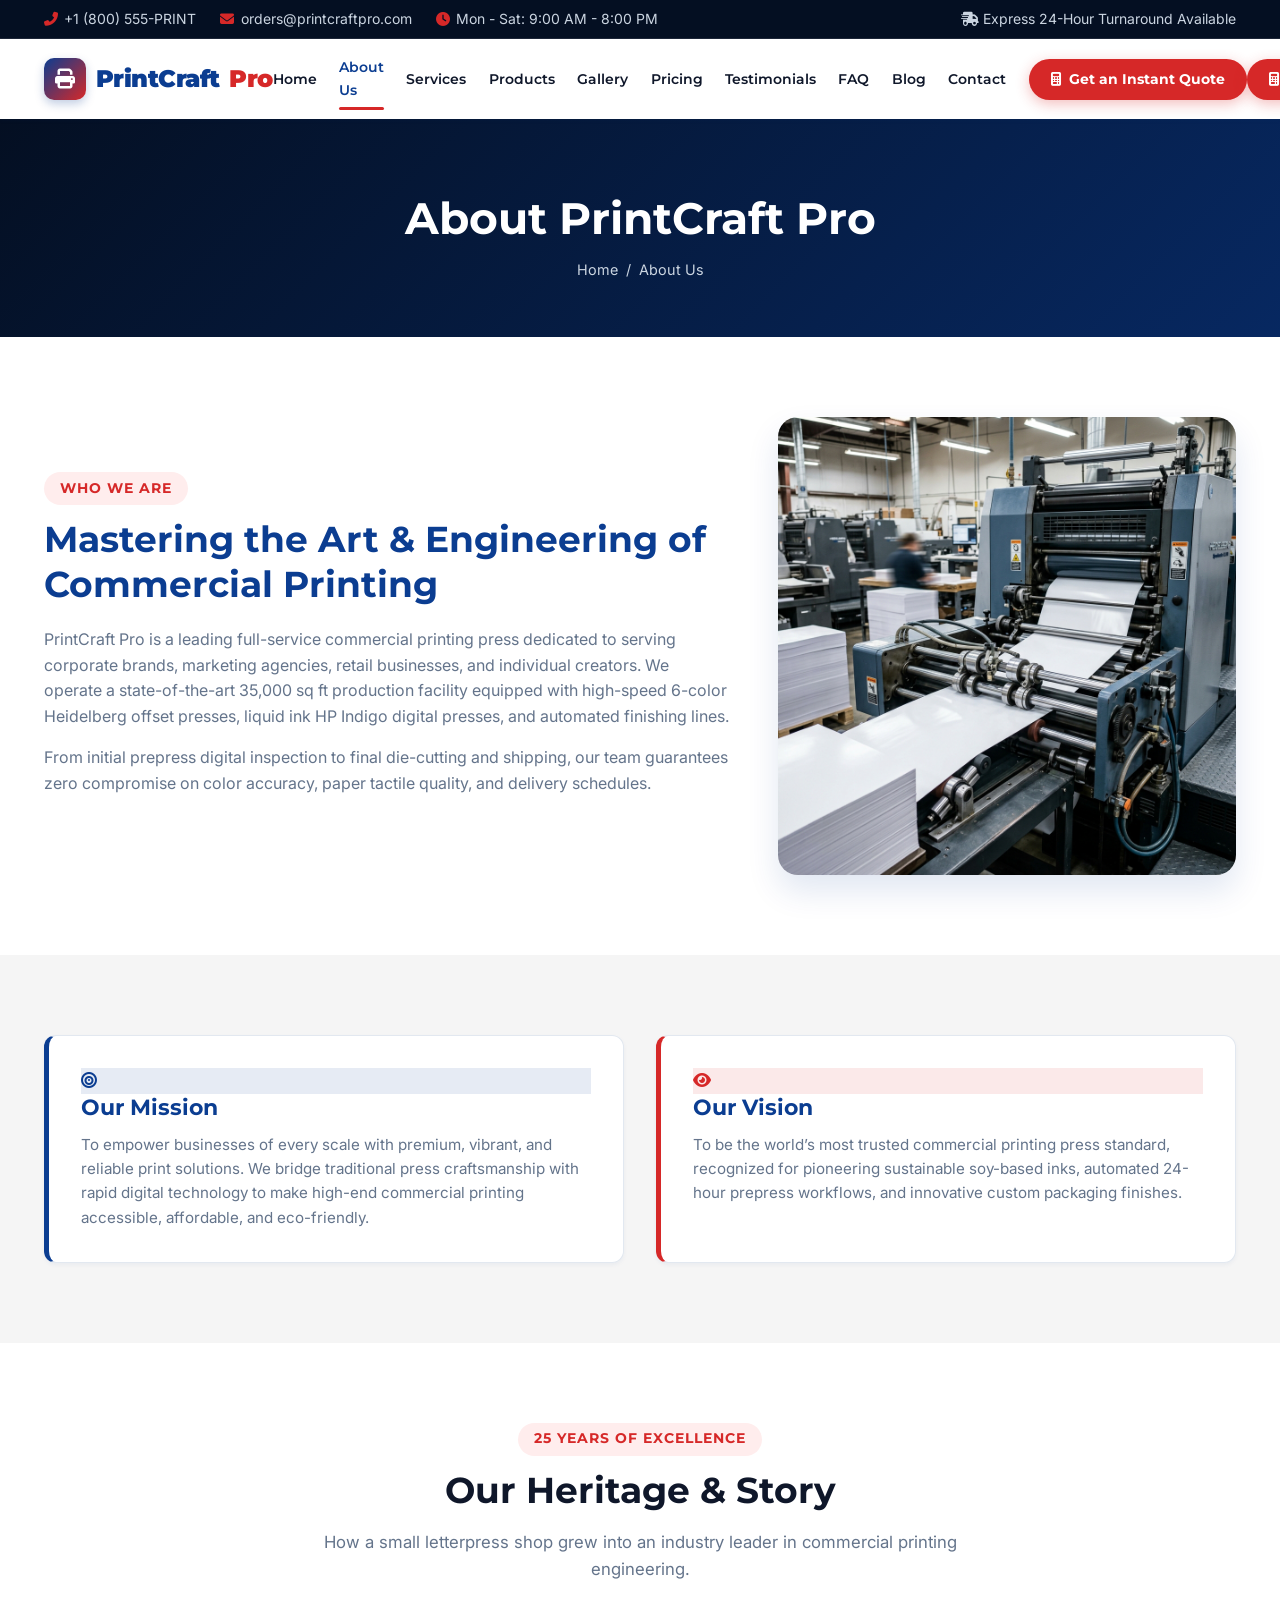
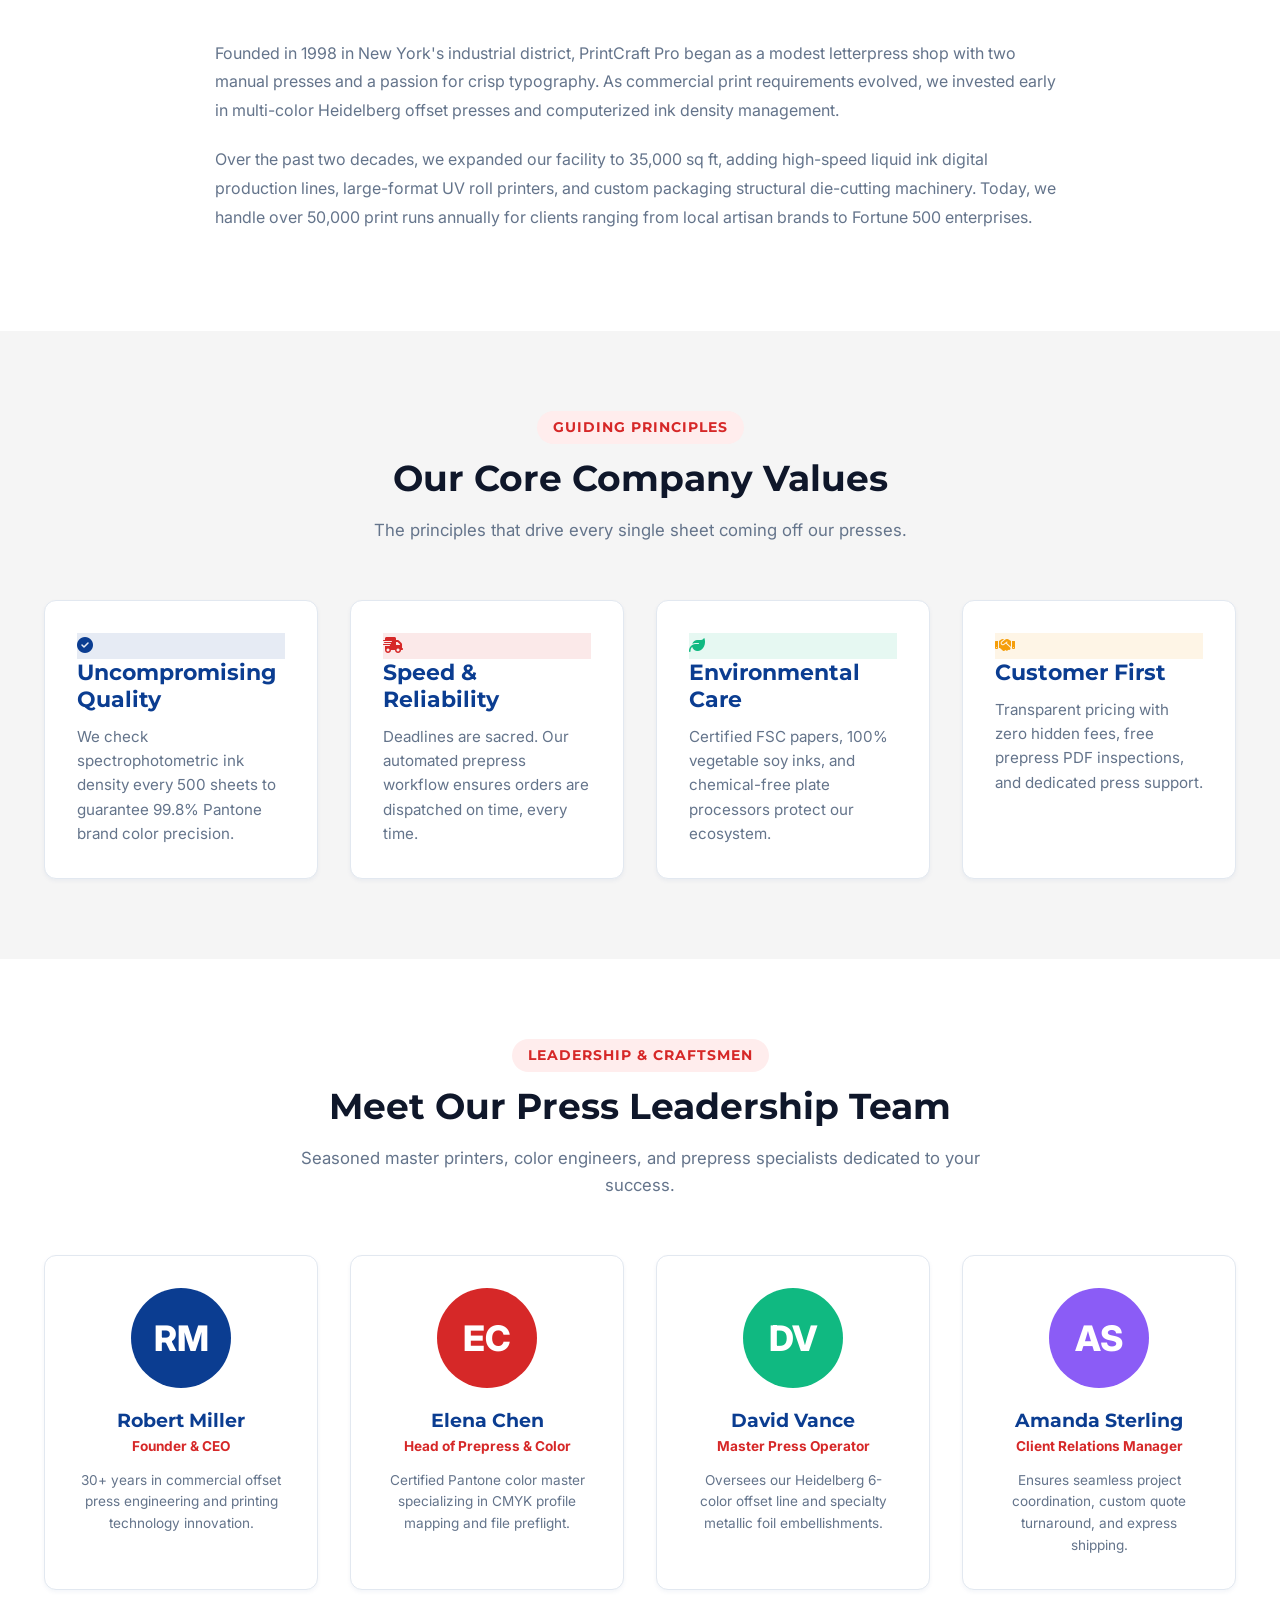
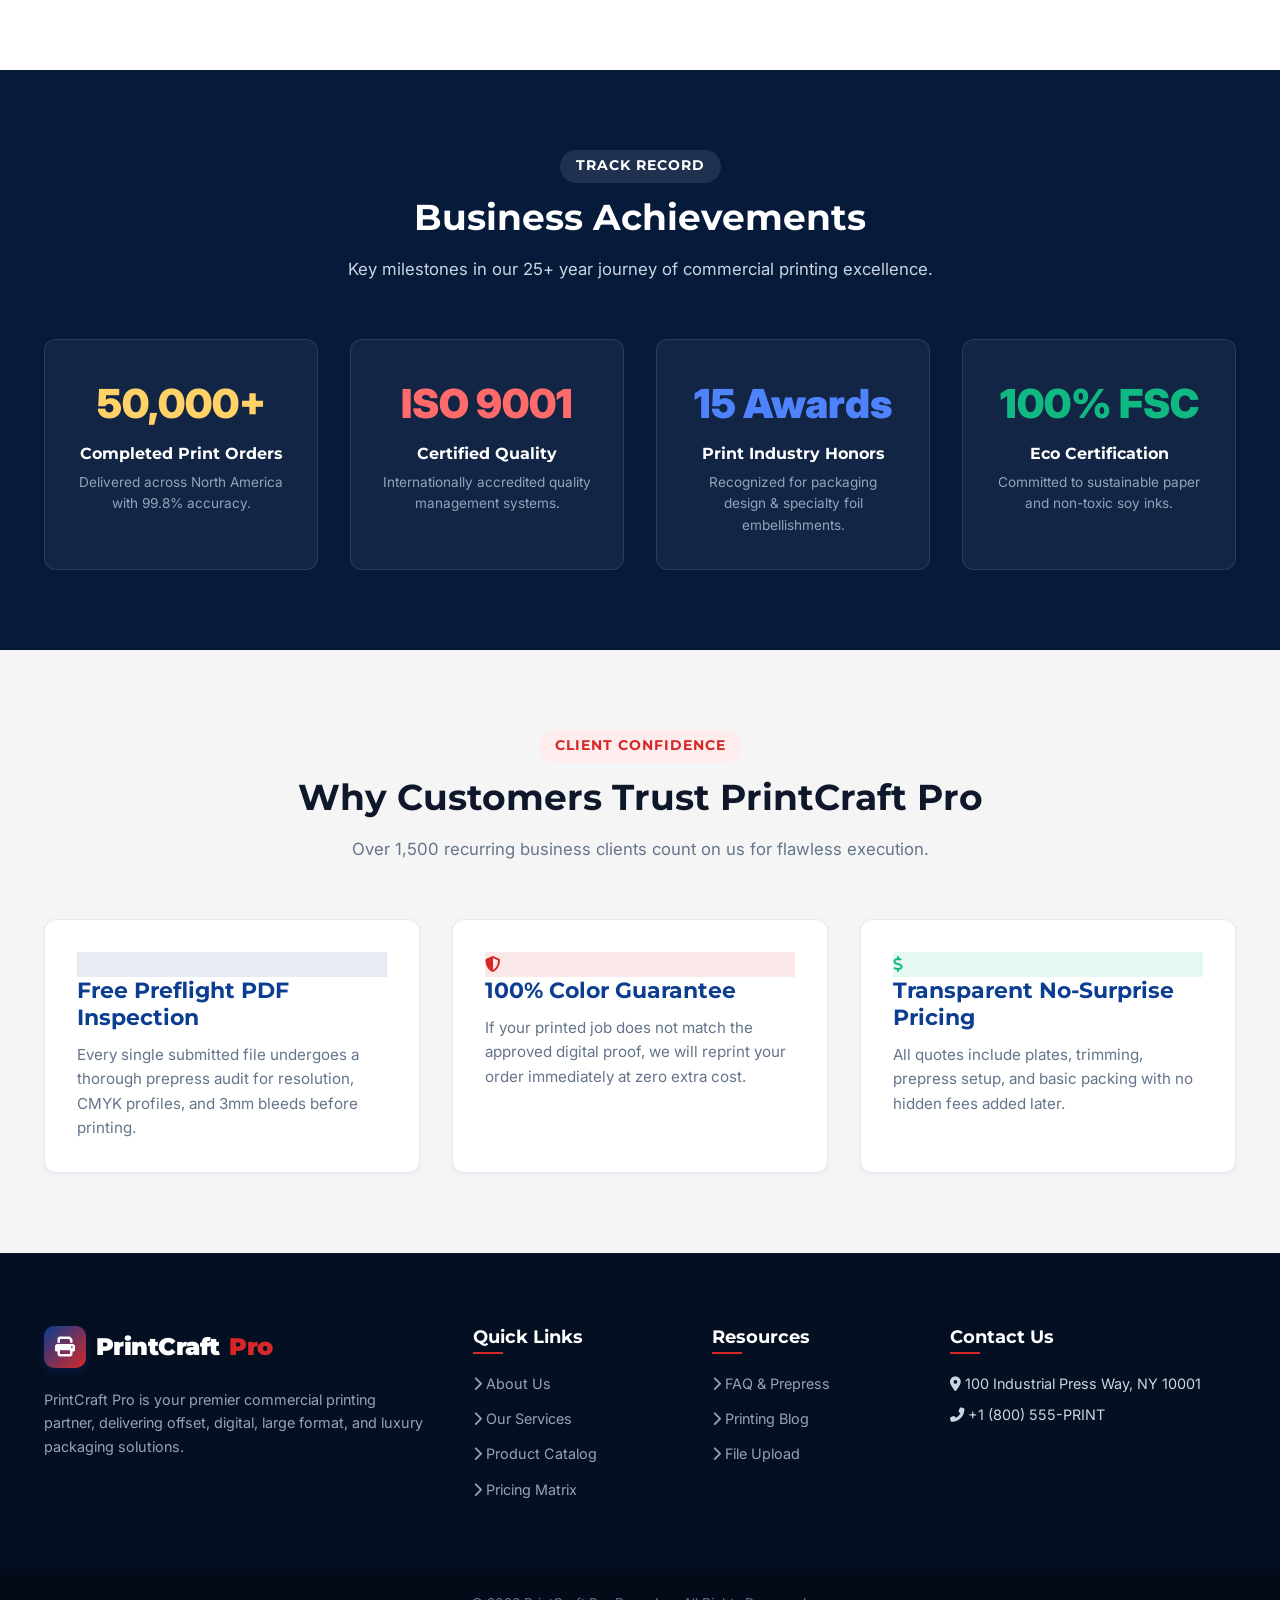
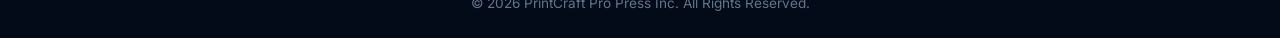
==== commit 7fb5586e: "Fix mobile responsiveness, navigation drawer, and layout overflow" ====
--- a/about.html
+++ b/about.html
@@ -88,7 +88,7 @@
   <!-- Mission & Vision Section -->
   <section class="section-padding bg-light">
     <div class="container">
-      <div class="grid-2" style="display: grid; grid-template-columns: repeat(auto-fit, minmax(320px, 1fr)); gap: 2rem;">
+      <div class="grid-2">
         <!-- Mission -->
         <div class="card fade-in" style="border-left: 5px solid var(--primary);">
           <div class="card-icon" style="background: rgba(11, 61, 145, 0.1); color: var(--primary);"><i class="fas fa-bullseye"></i></div>
--- a/css/style.css
+++ b/css/style.css
@@ -71,6 +71,8 @@
 html {
   scroll-behavior: smooth;
   font-size: 16px;
+  overflow-x: hidden;
+  max-width: 100%;
 }
 
 body {
@@ -79,7 +81,15 @@
   background-color: #FFFFFF;
   line-height: 1.6;
   overflow-x: hidden;
+  max-width: 100%;
+  position: relative;
   -webkit-font-smoothing: antialiased;
+}
+
+body.no-scroll {
+  overflow: hidden;
+  height: 100vh;
+  height: 100dvh;
 }
 
 h1, h2, h3, h4, h5, h6 {
@@ -95,7 +105,7 @@
   transition: var(--transition-fast);
 }
 
-img {
+img, svg, video, canvas, audio, iframe, embed, object {
   max-width: 100%;
   height: auto;
   display: block;
@@ -576,20 +586,70 @@
    ========================================================================== */
 .grid-2 {
   display: grid;
-  grid-template-columns: repeat(auto-fit, minmax(340px, 1fr));
+  grid-template-columns: repeat(auto-fit, minmax(min(100%, 340px), 1fr));
   gap: 2rem;
 }
 
 .grid-3 {
   display: grid;
-  grid-template-columns: repeat(auto-fit, minmax(320px, 1fr));
+  grid-template-columns: repeat(auto-fit, minmax(min(100%, 300px), 1fr));
   gap: 2rem;
 }
 
 .grid-4 {
   display: grid;
-  grid-template-columns: repeat(auto-fit, minmax(260px, 1fr));
+  grid-template-columns: repeat(auto-fit, minmax(min(100%, 250px), 1fr));
   gap: 2rem;
+}
+
+.form-row {
+  display: grid;
+  grid-template-columns: 1fr 1fr;
+  gap: 1rem;
+}
+
+.stats-grid {
+  display: grid;
+  grid-template-columns: repeat(auto-fit, minmax(min(100%, 220px), 1fr));
+  gap: 2rem;
+  text-align: center;
+}
+
+.stat-number {
+  font-size: 3rem;
+  font-family: var(--font-heading);
+  font-weight: 900;
+  line-height: 1.1;
+  margin-bottom: 0.5rem;
+}
+
+.cta-heading {
+  font-size: 2.75rem;
+  color: #FFF;
+  margin: 1rem 0;
+  line-height: 1.2;
+}
+
+.cta-actions {
+  display: flex;
+  gap: 1rem;
+  justify-content: center;
+  flex-wrap: wrap;
+}
+
+.map-placeholder {
+  background: var(--bg-dark);
+  color: #FFF;
+  border-radius: var(--radius-lg);
+  overflow: hidden;
+  box-shadow: var(--shadow-md);
+  position: relative;
+  min-height: 350px;
+  display: flex;
+  align-items: center;
+  justify-content: center;
+  text-align: center;
+  padding: 2.5rem 1.5rem;
 }
 
 .card {
@@ -730,7 +790,7 @@
    ========================================================================== */
 .workflow-grid {
   display: grid;
-  grid-template-columns: repeat(auto-fit, minmax(220px, 1fr));
+  grid-template-columns: repeat(auto-fit, minmax(min(100%, 200px), 1fr));
   gap: 1.5rem;
   position: relative;
 }
@@ -942,7 +1002,7 @@
 
 .gallery-grid {
   display: grid;
-  grid-template-columns: repeat(auto-fill, minmax(300px, 1fr));
+  grid-template-columns: repeat(auto-fill, minmax(min(100%, 280px), 1fr));
   gap: 1.5rem;
 }
 
@@ -1003,7 +1063,7 @@
   display: none;
   align-items: center;
   justify-content: center;
-  padding: 2rem;
+  padding: 1.5rem;
   opacity: 0;
   transition: opacity 0.3s ease;
 }
@@ -1018,7 +1078,10 @@
   border-radius: var(--radius-lg);
   max-width: 800px;
   width: 100%;
-  overflow: hidden;
+  max-height: 90vh;
+  max-height: 90dvh;
+  overflow-y: auto;
+  -webkit-overflow-scrolling: touch;
   position: relative;
   box-shadow: 0 25px 50px -12px rgba(0, 0, 0, 0.5);
   animation: modalPop 0.3s ease-out;
@@ -1502,12 +1565,15 @@
 }
 
 /* ==========================================================================
-   Responsive Breakpoints
+   Responsive Breakpoints & Mobile Optimization
    ========================================================================== */
+
+/* Tablet & Smaller Laptops (<= 1024px) */
 @media (max-width: 1024px) {
   .hero-grid {
     grid-template-columns: 1fr;
     text-align: center;
+    gap: 2.5rem;
   }
 
   .hero-content h1 {
@@ -1524,14 +1590,25 @@
 
   .hero-features {
     justify-content: center;
+    flex-wrap: wrap;
   }
 
   .hero-card-preview {
-    display: none;
+    max-width: 540px;
+    margin: 0 auto;
+  }
+
+  .hero-card-preview img {
+    height: 340px;
   }
 
   .footer-grid {
-    grid-template-columns: 1fr 1fr;
+    grid-template-columns: 1.5fr 1fr 1fr;
+    gap: 2.5rem;
+  }
+
+  .footer-col:last-child {
+    grid-column: 1 / -1;
   }
 
   .calc-grid {
@@ -1540,49 +1617,460 @@
 
   .contact-grid {
     grid-template-columns: 1fr;
-  }
-}
-
+    gap: 2.5rem;
+  }
+}
+
+/* Tablets Portrait & Large Mobile (<= 768px) */
 @media (max-width: 768px) {
-  .top-bar-info span:nth-child(2) {
+  html {
+    font-size: 15px;
+  }
+
+  .container {
+    padding: 0 1.25rem;
+  }
+
+  .section-padding {
+    padding: 3.5rem 0;
+  }
+
+  .section-padding-sm {
+    padding: 2.5rem 0;
+  }
+
+  .section-title-wrap {
+    margin-bottom: 2.5rem;
+  }
+
+  .section-title {
+    font-size: 1.85rem;
+  }
+
+  /* Top Bar */
+  .top-bar-content {
+    flex-direction: column;
+    gap: 0.35rem;
+    text-align: center;
+  }
+
+  .top-bar-info {
+    justify-content: center;
+    gap: 1rem;
+    font-size: 0.8rem;
+  }
+
+  .top-bar-info span:nth-child(2),
+  .top-bar-info span:nth-child(3) {
+    display: none;
+  }
+
+  .top-bar-links {
+    font-size: 0.8rem;
+    justify-content: center;
+  }
+
+  /* Header & Navigation */
+  .navbar {
+    height: 70px;
+  }
+
+  .logo {
+    font-size: 1.35rem;
+  }
+
+  .logo-icon {
+    width: 38px;
+    height: 38px;
+    font-size: 1.1rem;
+  }
+
+  .hamburger {
+    display: flex;
+    align-items: center;
+    justify-content: center;
+    width: 44px;
+    height: 44px;
+    font-size: 1.5rem;
+  }
+
+  .header-cta {
     display: none;
   }
 
   .nav-menu {
     position: fixed;
-    top: 80px;
+    top: 70px;
     left: -100%;
     width: 100%;
-    height: calc(100vh - 80px);
+    height: calc(100vh - 70px);
+    height: calc(100dvh - 70px);
     background-color: #FFFFFF;
     flex-direction: column;
-    padding: 2.5rem;
-    gap: 1.5rem;
-    transition: left 0.3s ease;
-    box-shadow: var(--shadow-lg);
+    align-items: stretch;
+    padding: 1.75rem 1.5rem 3rem 1.5rem;
+    gap: 0;
+    transition: left 0.3s cubic-bezier(0.4, 0, 0.2, 1);
+    box-shadow: 0 10px 25px rgba(0, 0, 0, 0.15);
+    overflow-y: auto;
+    -webkit-overflow-scrolling: touch;
+    z-index: 999;
   }
 
   .nav-menu.active {
     left: 0;
   }
 
-  .hamburger {
-    display: block;
-  }
-
-  .header-cta .btn {
+  .nav-link {
+    padding: 0.85rem 0;
+    font-size: 1.05rem;
+    border-bottom: 1px solid var(--border-color);
+    width: 100%;
+    display: flex;
+    align-items: center;
+    justify-content: space-between;
+  }
+
+  .nav-link::after {
     display: none;
   }
 
-  .section-title {
-    font-size: 1.85rem;
+  .nav-link.active {
+    color: var(--accent);
+    font-weight: 700;
+  }
+
+  .nav-menu-cta {
+    margin-top: 1.5rem;
+    padding-top: 1rem;
+  }
+
+  .nav-menu-cta .btn {
+    width: 100%;
+    text-align: center;
+    padding: 0.85rem;
+  }
+
+  /* Hero Section */
+  .hero {
+    padding: 3.5rem 0;
   }
 
   .hero-content h1 {
-    font-size: 2.25rem;
+    font-size: 2.15rem;
+  }
+
+  .hero-subtitle {
+    font-size: 1.05rem;
+  }
+
+  .hero-features {
+    flex-direction: column;
+    gap: 1rem;
+    align-items: center;
+  }
+
+  .hero-feature-item {
+    width: 100%;
+    max-width: 320px;
+    text-align: left;
+  }
+
+  .hero-card-preview {
+    max-width: 100%;
+    margin: 2rem auto 0 auto;
+  }
+
+  .hero-card-preview img {
+    height: 260px;
+  }
+
+  .floating-badge {
+    bottom: 12px;
+    left: 12px;
+    padding: 0.6rem 1rem;
+  }
+
+  .badge-icon {
+    font-size: 1.5rem;
+  }
+
+  .badge-info h5 {
+    font-size: 0.95rem;
+  }
+
+  .badge-info p {
+    font-size: 0.75rem;
+  }
+
+  /* Grids Collapse */
+  .grid-2,
+  .grid-3,
+  .grid-4 {
+    grid-template-columns: 1fr;
+    gap: 1.5rem;
+  }
+
+  .card {
+    padding: 1.5rem;
+  }
+
+  .pricing-card {
+    padding: 2rem 1.5rem;
+  }
+
+  .pricing-card.featured {
+    transform: none !important;
+  }
+
+  .calculator-box {
+    padding: 1.75rem 1.25rem;
+  }
+
+  .calc-total-amount {
+    font-size: 2.5rem;
+  }
+
+  .page-banner {
+    padding: 3rem 0 2.25rem 0;
+  }
+
+  .page-banner h1 {
+    font-size: 2rem;
+  }
+
+  .contact-info-box {
+    padding: 2rem 1.5rem;
+  }
+
+  .cta-heading {
+    font-size: 2rem;
   }
 
   .footer-grid {
     grid-template-columns: 1fr;
-  }
-}
+    gap: 2rem;
+  }
+
+  .newsletter-form {
+    flex-direction: column;
+  }
+
+  .newsletter-form button {
+    width: 100%;
+    padding: 0.75rem;
+  }
+
+  /* Modal Dialog */
+  .modal-overlay {
+    padding: 1rem;
+  }
+
+  .modal-content {
+    max-height: 85vh;
+    max-height: 85dvh;
+    overflow-y: auto;
+    -webkit-overflow-scrolling: touch;
+  }
+}
+
+/* Standard Mobile Devices (<= 576px) */
+@media (max-width: 576px) {
+  html {
+    font-size: 14.5px;
+  }
+
+  .container {
+    padding: 0 1rem;
+  }
+
+  .section-padding {
+    padding: 3rem 0;
+  }
+
+  .section-padding-sm {
+    padding: 2rem 0;
+  }
+
+  .section-title {
+    font-size: 1.65rem;
+  }
+
+  .section-desc {
+    font-size: 0.95rem;
+  }
+
+  .hero-content h1 {
+    font-size: 1.85rem;
+  }
+
+  .hero-actions {
+    flex-direction: column;
+    gap: 0.75rem;
+    width: 100%;
+  }
+
+  .hero-actions .btn {
+    width: 100%;
+  }
+
+  .btn {
+    padding: 0.75rem 1.25rem;
+  }
+
+  .btn-lg {
+    padding: 0.85rem 1.5rem;
+    font-size: 1rem;
+  }
+
+  .cta-heading {
+    font-size: 1.65rem !important;
+  }
+
+  .cta-actions {
+    flex-direction: column;
+    gap: 0.75rem;
+    width: 100%;
+  }
+
+  .cta-actions .btn {
+    width: 100%;
+  }
+
+  .form-row {
+    grid-template-columns: 1fr;
+    gap: 0;
+  }
+
+  .stats-grid {
+    grid-template-columns: repeat(2, 1fr) !important;
+    gap: 1.5rem 0.75rem !important;
+  }
+
+  .stat-number {
+    font-size: 2.2rem !important;
+  }
+
+  .workflow-grid {
+    grid-template-columns: 1fr;
+    gap: 1.25rem;
+  }
+
+  .step-card {
+    padding: 1.75rem 1.25rem;
+  }
+
+  .gallery-grid {
+    grid-template-columns: 1fr;
+    gap: 1.25rem;
+  }
+
+  .gallery-item {
+    height: 220px;
+  }
+
+  .gallery-filters {
+    gap: 0.4rem;
+    margin-bottom: 2rem;
+  }
+
+  .filter-btn {
+    padding: 0.4rem 0.9rem;
+    font-size: 0.8rem;
+  }
+
+  .product-img {
+    height: 190px;
+  }
+
+  .product-body {
+    padding: 1.25rem;
+  }
+
+  .faq-search-wrap input {
+    height: 48px;
+    font-size: 0.85rem;
+  }
+
+  .faq-header {
+    padding: 1rem 1.25rem;
+    font-size: 0.95rem;
+  }
+
+  .dropzone {
+    padding: 1.5rem 1rem;
+  }
+
+  .dropzone i {
+    font-size: 2rem;
+  }
+
+  .contact-info-box {
+    padding: 1.75rem 1.25rem;
+  }
+
+  .info-item {
+    gap: 0.85rem;
+  }
+
+  .info-icon {
+    width: 42px;
+    height: 42px;
+    font-size: 1.15rem;
+  }
+
+  .map-placeholder {
+    min-height: 300px;
+    padding: 1.5rem 1rem;
+  }
+
+  .back-to-top {
+    bottom: 20px;
+    right: 20px;
+    width: 40px;
+    height: 40px;
+    font-size: 1rem;
+  }
+}
+
+/* Small Screen Phones (<= 380px) */
+@media (max-width: 380px) {
+  html {
+    font-size: 14px;
+  }
+
+  .logo {
+    font-size: 1.2rem;
+  }
+
+  .logo-icon {
+    width: 34px;
+    height: 34px;
+    font-size: 1rem;
+  }
+
+  .hero-content h1 {
+    font-size: 1.65rem;
+  }
+
+  .section-title {
+    font-size: 1.45rem;
+  }
+
+  .stats-grid {
+    grid-template-columns: 1fr !important;
+  }
+
+  .filter-btn {
+    width: 100%;
+    text-align: center;
+  }
+
+  .pricing-price {
+    font-size: 2.15rem;
+  }
+
+  .calc-total-amount {
+    font-size: 2.15rem;
+  }
+}
